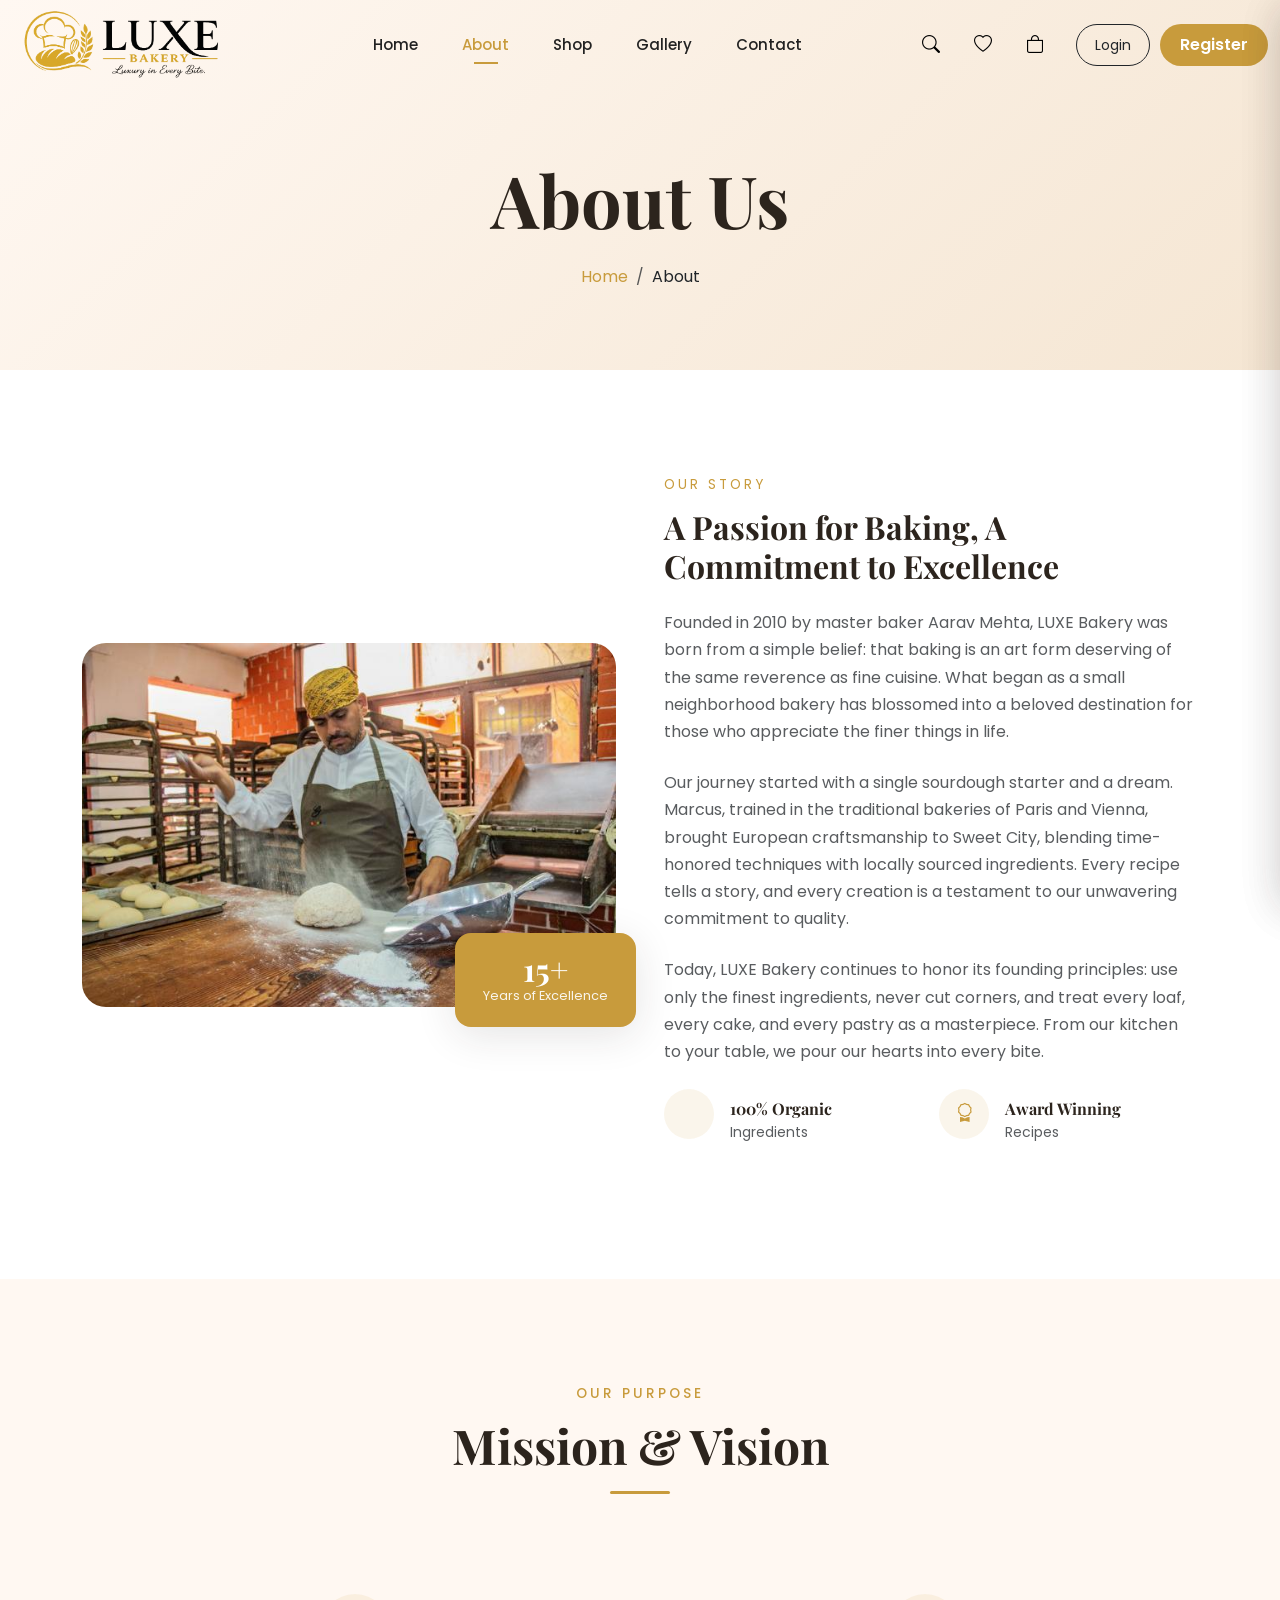
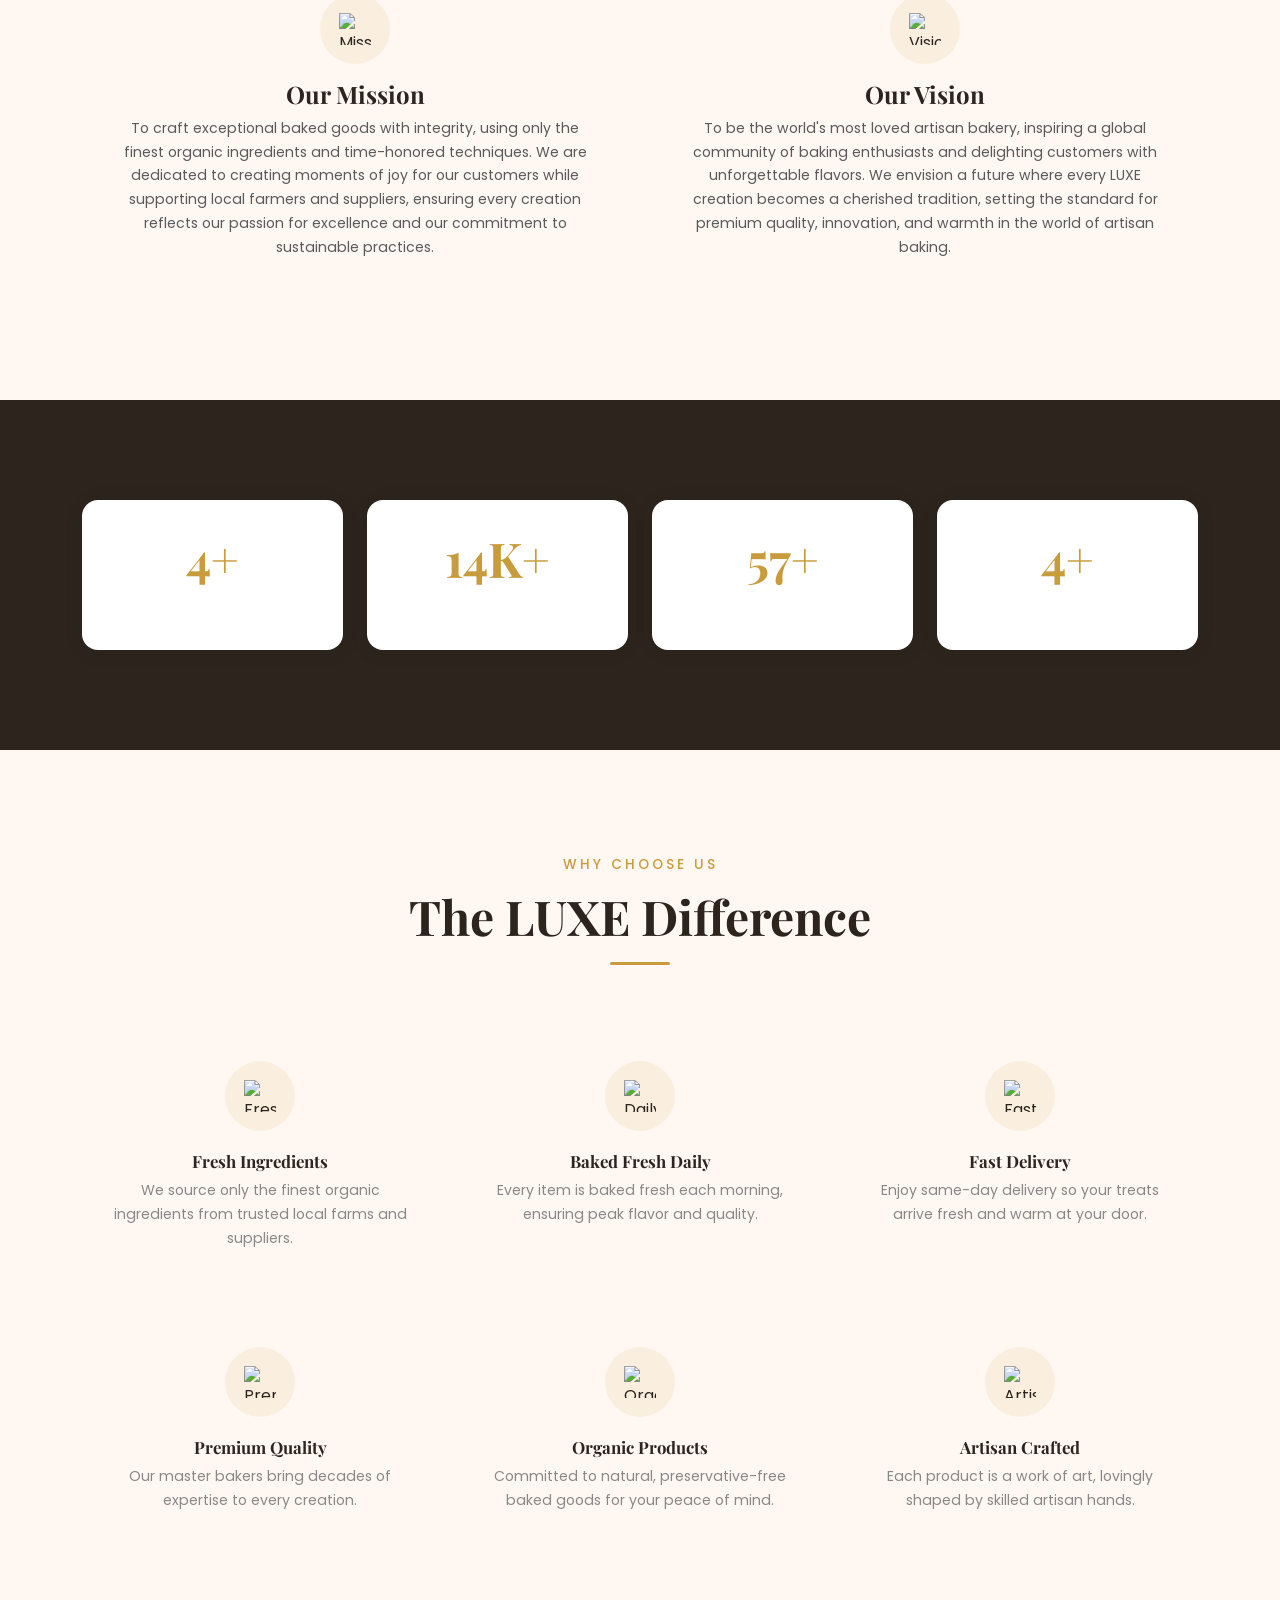
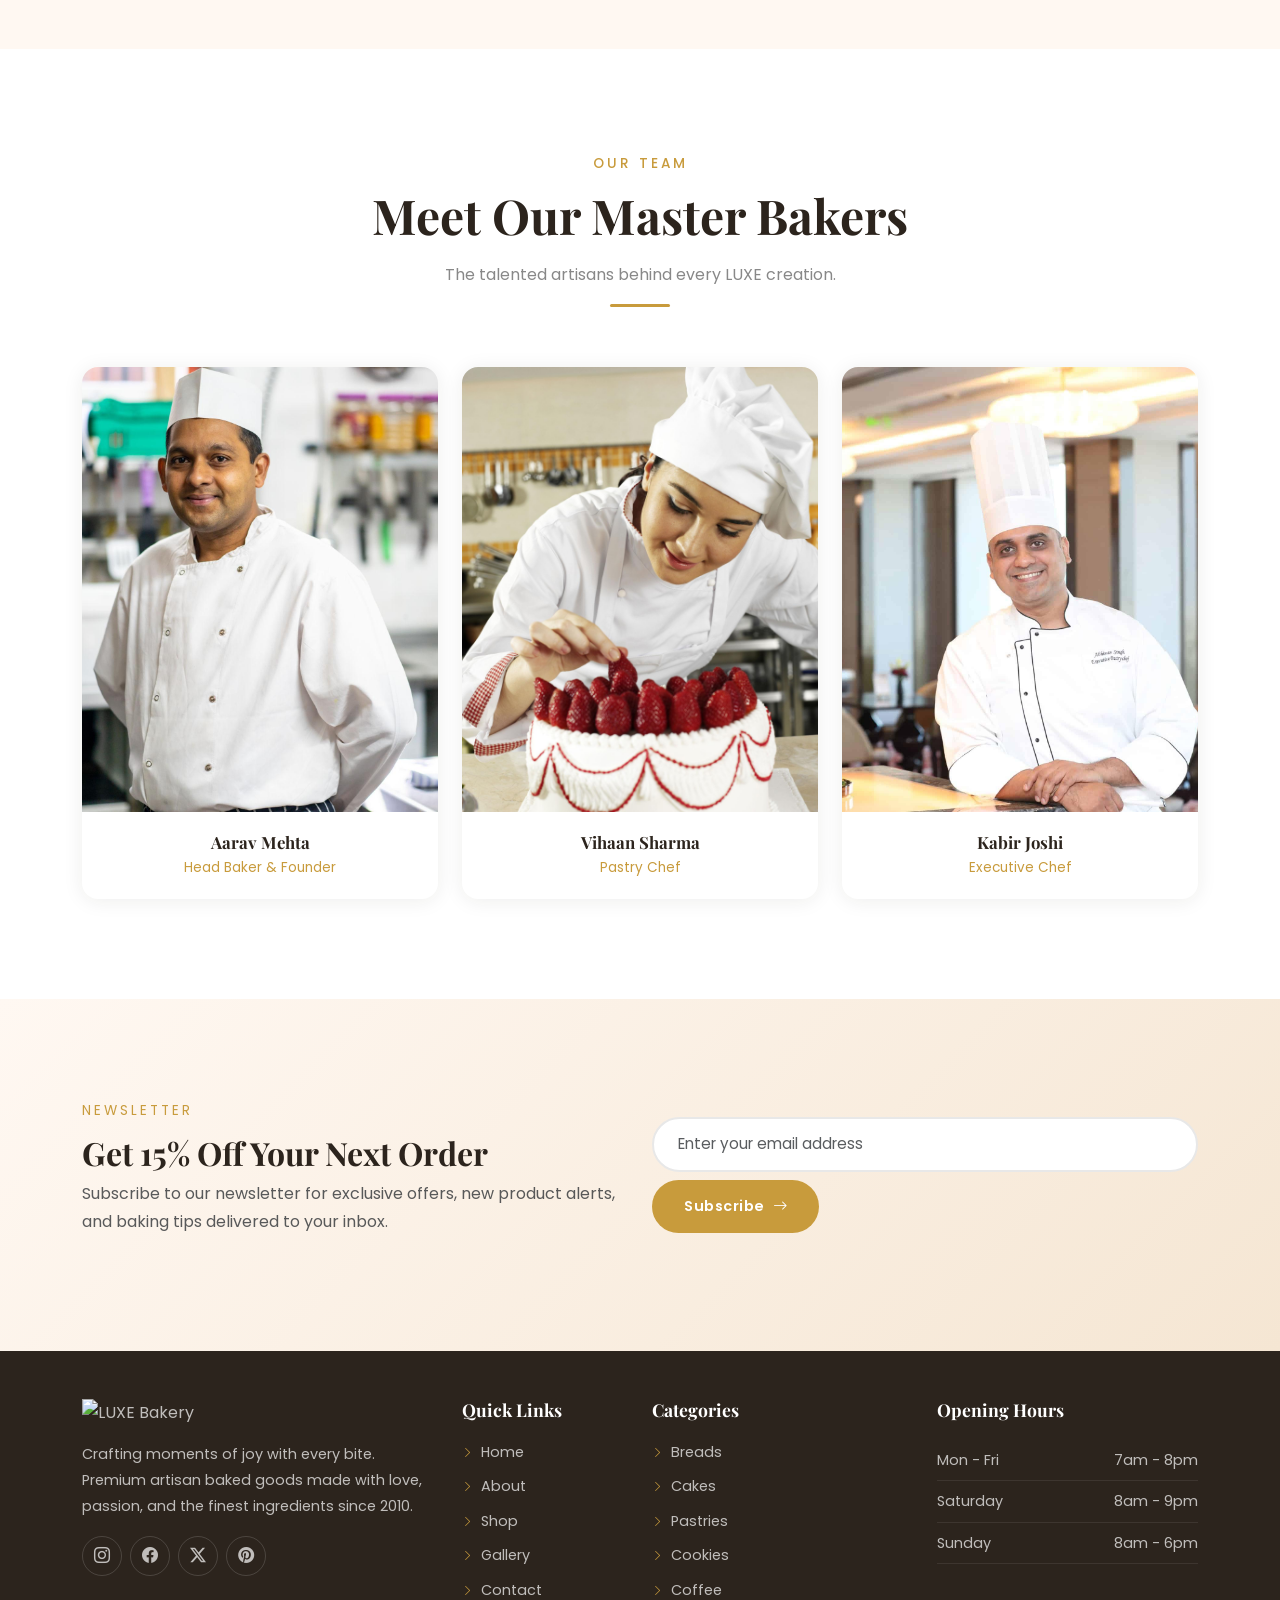
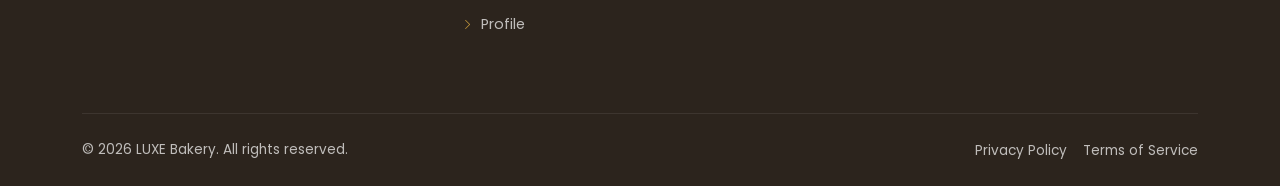
==== about.html @ 3209f24c "Add files via upload" ====
<!DOCTYPE html>
<html lang="en" data-theme="light">

<head>
  <meta charset="UTF-8">
  <meta name="viewport" content="width=device-width, initial-scale=1.0">
  <meta name="description"
    content="Learn about LUXE Bakery - our story, mission, master bakers, and commitment to crafting exceptional artisan baked goods with passion and the finest ingredients.">
  <meta name="keywords"
    content="bakery, artisan bread, cakes, pastries, cookies, coffee, luxury bakery, premium bakery">
  <meta name="author" content="LUXE Bakery">
  <title>About Us | LUXE Bakery</title>
  <link rel="icon" href="images/logo/favicon.svg" type="image/svg+xml">
  <link href="https://cdn.jsdelivr.net/npm/bootstrap@5.3.8/dist/css/bootstrap.min.css" rel="stylesheet">
  <link href="https://cdn.jsdelivr.net/npm/bootstrap-icons@1.13.1/font/bootstrap-icons.css" rel="stylesheet">
  <link
    href="https://fonts.googleapis.com/css2?family=Playfair+Display:ital,wght@0,400;0,500;0,600;0,700;1,400&family=Poppins:wght@300;400;500;600;700&display=swap"
    rel="stylesheet">
  <link href="https://unpkg.com/aos@2.3.1/dist/aos.css" rel="stylesheet">
  <link href="css/style.css" rel="stylesheet">
</head>

<body>

  <!-- Header Component (loaded dynamically) -->
  <div id="site-header"></div>

  <!-- Page Header -->
  <section class="hero-section" style="min-height:auto;padding:160px 0 80px">
    <div class="hero-bg"></div>
    <div class="container">
      <div class="text-center" data-aos="fade-up">
        <h1 class="hero-title">About Us</h1>
        <nav aria-label="breadcrumb">
          <ol class="breadcrumb justify-content-center" style="background:none;padding:0;margin:0">
            <li class="breadcrumb-item"><a href="index.html" style="color:var(--primary)">Home</a></li>
            <li class="breadcrumb-item active text-dark">About</li>
          </ol>
        </nav>
      </div>
    </div>
  </section>

  <!-- Our Story -->
  <section class="section-padding about-section">
    <div class="container">
      <div class="row align-items-center g-5">
        <div class="col-lg-6" data-aos="fade-right">
          <div class="about-img-wrapper">
            <img src="images/hero/about-bg_2.jpg" alt="About LUXE Bakery">
            <div class="about-badge">
              <h3>15+</h3>
              <p>Years of Excellence</p>
            </div>
          </div>
        </div>
        <div class="col-lg-6" data-aos="fade-left">
          <span class="subtitle"
            style="display:inline-block;color:var(--primary);font-size:0.85rem;letter-spacing:3px;text-transform:uppercase;margin-bottom:12px;">Our
            Story</span>
          <h2 class="mb-4">A Passion for Baking, A Commitment to Excellence</h2>
          <p class="text-muted mb-4">Founded in 2010 by master baker Aarav Mehta, LUXE Bakery was born from a simple
            belief: that baking is an art form deserving of the same reverence as fine cuisine. What began as a small
            neighborhood bakery has blossomed into a beloved destination for those who appreciate the finer things in
            life.</p>
          <p class="text-muted mb-4">Our journey started with a single sourdough starter and a dream. Marcus, trained in
            the traditional bakeries of Paris and Vienna, brought European craftsmanship to Sweet City, blending
            time-honored techniques with locally sourced ingredients. Every recipe tells a story, and every creation is
            a testament to our unwavering commitment to quality.</p>
          <p class="text-muted mb-4">Today, LUXE Bakery continues to honor its founding principles: use only the finest
            ingredients, never cut corners, and treat every loaf, every cake, and every pastry as a masterpiece. From
            our kitchen to your table, we pour our hearts into every bite.</p>
          <div class="row g-3 mb-4">
            <div class="col-6">
              <div class="d-flex align-items-center gap-3">
                <div class="contact-icon"><i class="bi bi-leaf"></i></div>
                <div>
                  <h6 class="mb-0">100% Organic</h6><small class="text-muted">Ingredients</small>
                </div>
              </div>
            </div>
            <div class="col-6">
              <div class="d-flex align-items-center gap-3">
                <div class="contact-icon"><i class="bi bi-award"></i></div>
                <div>
                  <h6 class="mb-0">Award Winning</h6><small class="text-muted">Recipes</small>
                </div>
              </div>
            </div>
          </div>
        </div>
      </div>
    </div>
  </section>

  <!-- Mission & Vision -->
  <section class="section-padding" style="background:var(--cream)">
    <div class="container">
      <div class="section-title" data-aos="fade-up">
        <span class="subtitle">Our Purpose</span>
        <h2>Mission & Vision</h2>
        <div class="gold-line"></div>
      </div>
      <div class="row g-4">
        <div class="col-md-6" data-aos="fade-up" data-aos-delay="0">
          <div class="why-card text-center" style="text-align:left;padding:40px">
            <div class="why-icon mb-3"><img src="images/icons/premium-quality.svg" alt="Mission"></div>
            <h4>Our Mission</h4>
            <p class="text-muted mb-0 ">To craft exceptional baked goods with integrity, using only the finest organic
              ingredients and time-honored techniques. We are dedicated to creating moments of joy for our customers
              while supporting local farmers and suppliers, ensuring every creation reflects our passion for excellence
              and our commitment to sustainable practices.</p>
          </div>
        </div>
        <div class="col-md-6" data-aos="fade-up" data-aos-delay="100">
          <div class="why-card text-center" style="text-align:left;padding:40px">
            <div class="why-icon mb-3"><img src="images/icons/croissant-icon.svg" alt="Vision"></div>
            <h4>Our Vision</h4>
            <p class="text-muted mb-0">To be the world's most loved artisan bakery, inspiring a global community of
              baking enthusiasts and delighting customers with unforgettable flavors. We envision a future where every
              LUXE creation becomes a cherished tradition, setting the standard for premium quality, innovation, and
              warmth in the world of artisan baking.</p>
          </div>
        </div>
      </div>
    </div>
  </section>

  <!-- Statistics Counter -->
  <section class="section-padding" style="background:var(--dark)">
    <div class="container">
      <div class="row g-4 text-center">
        <div class="col-6 col-lg-3" data-aos="fade-up" data-aos-delay="0">
          <div class="counter-box" style="padding:30px 20px">
            <h2 class="mb-0" style="color:var(--primary);font-size:3rem;font-family:var(--font-heading)"><span
                data-count="15">0</span>+</h2>
            <p class="text-white-50 mb-0 mt-2">Years of Excellence</p>
          </div>
        </div>
        <div class="col-6 col-lg-3" data-aos="fade-up" data-aos-delay="100">
          <div class="counter-box" style="padding:30px 20px">
            <h2 class="mb-0" style="color:var(--primary);font-size:3rem;font-family:var(--font-heading)"><span
                data-count="50">0</span>K+</h2>
            <p class="text-white-50 mb-0 mt-2">Happy Customers</p>
          </div>
        </div>
        <div class="col-6 col-lg-3" data-aos="fade-up" data-aos-delay="200">
          <div class="counter-box" style="padding:30px 20px">
            <h2 class="mb-0" style="color:var(--primary);font-size:3rem;font-family:var(--font-heading)"><span
                data-count="200">0</span>+</h2>
            <p class="text-white-50 mb-0 mt-2">Unique Recipes</p>
          </div>
        </div>
        <div class="col-6 col-lg-3" data-aos="fade-up" data-aos-delay="300">
          <div class="counter-box" style="padding:30px 20px">
            <h2 class="mb-0" style="color:var(--primary);font-size:3rem;font-family:var(--font-heading)"><span
                data-count="15">0</span>+</h2>
            <p class="text-white-50 mb-0 mt-2">Awards Won</p>
          </div>
        </div>
      </div>
    </div>
  </section>

  <!-- Why Choose Us -->
  <section class="section-padding" style="background:var(--cream)">
    <div class="container">
      <div class="section-title" data-aos="fade-up">
        <span class="subtitle">Why Choose Us</span>
        <h2>The LUXE Difference</h2>
        <div class="gold-line"></div>
      </div>
      <div class="row g-4">
        <div class="col-sm-6 col-lg-4" data-aos="fade-up" data-aos-delay="0">
          <div class="why-card">
            <div class="why-icon"><img src="images/icons/fresh-ingredients.svg" alt="Fresh Ingredients"></div>
            <h5>Fresh Ingredients</h5>
            <p>We source only the finest organic ingredients from trusted local farms and suppliers.</p>
          </div>
        </div>
        <div class="col-sm-6 col-lg-4" data-aos="fade-up" data-aos-delay="100">
          <div class="why-card">
            <div class="why-icon"><img src="images/icons/daily-baking.svg" alt="Daily Baking"></div>
            <h5>Baked Fresh Daily</h5>
            <p>Every item is baked fresh each morning, ensuring peak flavor and quality.</p>
          </div>
        </div>
        <div class="col-sm-6 col-lg-4" data-aos="fade-up" data-aos-delay="200">
          <div class="why-card">
            <div class="why-icon"><img src="images/icons/fast-delivery.svg" alt="Fast Delivery"></div>
            <h5>Fast Delivery</h5>
            <p>Enjoy same-day delivery so your treats arrive fresh and warm at your door.</p>
          </div>
        </div>
        <div class="col-sm-6 col-lg-4" data-aos="fade-up" data-aos-delay="300">
          <div class="why-card">
            <div class="why-icon"><img src="images/icons/premium-quality.svg" alt="Premium Quality"></div>
            <h5>Premium Quality</h5>
            <p>Our master bakers bring decades of expertise to every creation.</p>
          </div>
        </div>
        <div class="col-sm-6 col-lg-4" data-aos="fade-up" data-aos-delay="400">
          <div class="why-card">
            <div class="why-icon"><img src="images/icons/organic.svg" alt="Organic Products"></div>
            <h5>Organic Products</h5>
            <p>Committed to natural, preservative-free baked goods for your peace of mind.</p>
          </div>
        </div>
        <div class="col-sm-6 col-lg-4" data-aos="fade-up" data-aos-delay="500">
          <div class="why-card">
            <div class="why-icon"><img src="images/icons/croissant-icon.svg" alt="Artisan Craft"></div>
            <h5>Artisan Crafted</h5>
            <p>Each product is a work of art, lovingly shaped by skilled artisan hands.</p>
          </div>
        </div>
      </div>
    </div>
  </section>

  <!-- Our Team -->
  <section class="section-padding" style="background:var(--white)">
    <div class="container">
      <div class="section-title" data-aos="fade-up">
        <span class="subtitle">Our Team</span>
        <h2>Meet Our Master Bakers</h2>
        <p>The talented artisans behind every LUXE creation.</p>
        <div class="gold-line"></div>
      </div>
      <div class="row g-4">
        <div class="col-md-4" data-aos="fade-up" data-aos-delay="0">
          <div class="team-card">
            <div class="team-img-wrapper">
              <img src="images/chefs/Chef-1.jpg" alt="Aarav Mehta" loading="lazy">
              <div class="team-social">
                <a href="#"><i class="bi bi-instagram"></i></a>
                <a href="#"><i class="bi bi-twitter-x"></i></a>
                <a href="#"><i class="bi bi-linkedin"></i></a>
              </div>
            </div>
            <div class="team-info">
              <h5>Aarav Mehta</h5>
              <p>Head Baker & Founder</p>
            </div>
          </div>
        </div>
        <div class="col-md-4" data-aos="fade-up" data-aos-delay="100">
          <div class="team-card">
            <div class="team-img-wrapper">
              <img src="images/chefs/Chef-2.jpg" alt="Vihaan Sharma" loading="lazy">
              <div class="team-social">
                <a href="#"><i class="bi bi-instagram"></i></a>
                <a href="#"><i class="bi bi-twitter-x"></i></a>
                <a href="#"><i class="bi bi-linkedin"></i></a>
              </div>
            </div>
            <div class="team-info">
              <h5>Vihaan Sharma</h5>
              <p>Pastry Chef</p>
            </div>
          </div>
        </div>
        <div class="col-md-4" data-aos="fade-up" data-aos-delay="200">
          <div class="team-card">
            <div class="team-img-wrapper">
              <img src="images/chefs/Chef-3.jpg" alt="Kabir Joshi" loading="lazy">
              <div class="team-social">
                <a href="#"><i class="bi bi-instagram"></i></a>
                <a href="#"><i class="bi bi-twitter-x"></i></a>
                <a href="#"><i class="bi bi-linkedin"></i></a>
              </div>
            </div>
            <div class="team-info">
              <h5>Kabir Joshi</h5>
              <p>Executive Chef</p>
            </div>
          </div>
        </div>
      </div>
    </div>
  </section>

  <!-- Newsletter -->
  <section class="section-padding newsletter-section">
    <div class="container">
      <div class="row align-items-center g-4" data-aos="fade-up">
        <div class="col-lg-6">
          <span class="subtitle"
            style="display:block;color:var(--primary);font-size:0.85rem;letter-spacing:3px;text-transform:uppercase;margin-bottom:12px;">Newsletter</span>
          <h2>Get 15% Off Your Next Order</h2>
          <p class="text-muted">Subscribe to our newsletter for exclusive offers, new product alerts, and baking tips
            delivered to your inbox.</p>
        </div>
        <div class="col-lg-6">
          <form class="newsletter-form d-flex gap-2 flex-wrap">
            <input type="email" class="form-control" placeholder="Enter your email address" required>
            <button type="submit" class="btn-luxe">Subscribe <i class="bi bi-arrow-right"></i></button>
          </form>
        </div>
      </div>
    </div>
  </section>

  <!-- Footer Component (loaded dynamically) -->
  <div id="site-footer"></div>

  <!-- Scripts -->
  <script src="https://cdn.jsdelivr.net/npm/bootstrap@5.3.8/dist/js/bootstrap.bundle.min.js"></script>
  <script src="https://unpkg.com/aos@2.3.1/dist/aos.js"></script>
  <script src="js/script.js"></script>
</body>

</html>
---- css/style.css ----
/* ============================================
   LUXE Bakery - Premium Bakery Website
   style.css - Single Stylesheet
   ============================================ */

/* ---------- CSS Variables ---------- */
:root {
  --primary: #C89B3C;
  --primary-light: #D4A843;
  --primary-dark: #B8860B;
  --secondary: #8B5E3C;
  --cream: #FFF8F2;
  --white: #FFFFFF;
  --dark: #2C241D;
  --gray: #F8F8F8;
  --light-gray: #E8E8E8;
  --text-muted: #888888;
  --shadow: 0 2px 20px rgba(44, 36, 29, 0.08);
  --shadow-lg: 0 8px 40px rgba(44, 36, 29, 0.12);
  --shadow-hover: 0 12px 40px rgba(44, 36, 29, 0.18);
  --radius: 16px;
  --radius-sm: 10px;
  --radius-lg: 24px;
  --transition: all 0.3s cubic-bezier(0.4, 0, 0.2, 1);
  --font-heading: 'Playfair Display', Georgia, serif;
  --font-body: 'Poppins', sans-serif;
}

/* ---------- Dark Theme ---------- */
[data-theme="dark"] {
  --cream: #1A1512;
  --white: #2C241D;
  --gray: #231E18;
  --light-gray: #3A3028;
  --dark: #FFF8F2;
  --text-muted: #A89888;
  --shadow: 0 2px 20px rgba(0, 0, 0, 0.2);
  --shadow-lg: 0 8px 40px rgba(0, 0, 0, 0.3);
  --shadow-hover: 0 12px 40px rgba(0, 0, 0, 0.4);
}

[data-theme="dark"] .navbar { background: transparent !important; }
[data-theme="dark"] .navbar.scrolled {
  background: rgba(26, 21, 18, 0.92) !important;
  box-shadow: 0 1px 0 rgba(255, 255, 255, 0.04), 0 4px 20px rgba(0, 0, 0, 0.3);
}
[data-theme="dark"] .navbar .nav-link { color: var(--cream) !important; }
[data-theme="dark"] .navbar .nav-link:hover { color: var(--primary) !important; background: rgba(200, 155, 60, 0.1); }
[data-theme="dark"] .navbar .nav-icon-btn { color: var(--cream); }
[data-theme="dark"] .navbar .nav-icon-btn:hover { background: rgba(200, 155, 60, 0.15); color: var(--primary); }
[data-theme="dark"] .navbar .nav-counter { border-color: #1A1512; }
[data-theme="dark"] .navbar.scrolled .nav-counter { border-color: rgba(26, 21, 18, 0.92); }
[data-theme="dark"] .navbar .navbar-toggler { color: var(--cream); }
[data-theme="dark"] .navbar .navbar-toggler:hover { background: rgba(200, 155, 60, 0.15); }
[data-theme="dark"] .auth-link { color: var(--cream); }
[data-theme="dark"] .auth-link:hover { color: var(--primary); background: rgba(200, 155, 60, 0.1); }
[data-theme="dark"] .hero-section { background-color: #1A1512; }
[data-theme="dark"] .section-title h2,
[data-theme="dark"] h2, [data-theme="dark"] h3 { color: var(--dark); }
[data-theme="dark"] .card { background: var(--white); border-color: var(--light-gray); }
[data-theme="dark"] .modal-content { background: var(--white); color: var(--dark); }
[data-theme="dark"] .offcanvas { background: var(--white); color: var(--dark); }
[data-theme="dark"] .footer { background: #1A1512 !important; }
[data-theme="dark"] .newsletter-section { background: #2C241D !important; }
[data-theme="dark"] .why-choose-section { background: var(--white); }
[data-theme="dark"] .faq-section { background: var(--gray); }
[data-theme="dark"] .accordion-item { background: var(--white); border-color: var(--light-gray); }
[data-theme="dark"] .accordion-button { background: var(--white); color: var(--dark); }
[data-theme="dark"] .accordion-button:not(.collapsed) { background: rgba(200, 155, 60, 0.1); color: var(--primary); }
[data-theme="dark"] .accordion-body { background: var(--white); color: var(--dark); }
[data-theme="dark"] .form-control, [data-theme="dark"] .form-select { background: var(--white); color: var(--dark); border-color: var(--light-gray); }
[data-theme="dark"] .testimonial-card { background: var(--white); }
[data-theme="dark"] .counter-box { background: var(--white); }
[data-theme="dark"] .cart-table th { background: var(--gray); }
[data-theme="dark"] .badge.bg-dark { background: var(--primary) !important; }

/* Dark mode — additional coverage */
[data-theme="dark"] h1, [data-theme="dark"] h4, [data-theme="dark"] h5, [data-theme="dark"] h6 { color: var(--dark); }
[data-theme="dark"] .product-card { background: var(--white); border-color: var(--light-gray); }
[data-theme="dark"] .product-card:hover { border-color: rgba(200, 155, 60, 0.3); }
[data-theme="dark"] .category-card { background: var(--white); border-color: var(--light-gray); }
[data-theme="dark"] .team-card { background: var(--white); border-color: var(--light-gray); }
[data-theme="dark"] .testimonial-card { background: var(--white); border-color: var(--light-gray); }
[data-theme="dark"] .counter-box { background: var(--white); border-color: var(--light-gray); }
[data-theme="dark"] .why-card { background: var(--white); }
[data-theme="dark"] .contact-info-card { background: var(--white); }
[data-theme="dark"] .filter-sidebar { background: var(--white); border-color: var(--light-gray); }
[data-theme="dark"] .wishlist-card { background: var(--white); }
[data-theme="dark"] .cart-drawer { background: var(--white); color: var(--dark); }
[data-theme="dark"] .wishlist-drawer { background: var(--white); color: var(--dark); }
[data-theme="dark"] .drawer-header { border-color: var(--light-gray); color: var(--dark); }
[data-theme="dark"] .drawer-header button { color: var(--dark); }
[data-theme="dark"] .drawer-item { border-color: var(--gray); }
[data-theme="dark"] .drawer-summary { border-color: var(--light-gray); }
[data-theme="dark"] .drawer-footer-btns { border-color: var(--light-gray); }
[data-theme="dark"] .auth-section { color: var(--dark); }
[data-theme="dark"] .auth-dropdown-menu { background: var(--white); border: 1px solid var(--light-gray); }
[data-theme="dark"] .auth-dropdown-item { color: var(--dark); }
[data-theme="dark"] .auth-dropdown-item:hover { background: var(--gray); }
[data-theme="dark"] .auth-dropdown-header { border-color: var(--light-gray); }
[data-theme="dark"] .profile-sidebar { background: var(--white); border-color: var(--light-gray); }
[data-theme="dark"] .profile-content { background: var(--white); }
[data-theme="dark"] .order-card { background: var(--white); border-color: var(--light-gray); }
[data-theme="dark"] .checkout-item { border-color: var(--gray); }
[data-theme="dark"] .checkout-totals { background: var(--white); }
[data-theme="dark"] .checkout-sidebar { background: var(--white); }
[data-theme="dark"] .luxe-toast { background: var(--white); color: var(--dark); }
[data-theme="dark"] .hero-section { background-color: #1A1512; }
[data-theme="dark"] .page-header { background-color: #1A1512; }
[data-theme="dark"] .scroll-top { box-shadow: 0 4px 15px rgba(0, 0, 0, 0.5); }
[data-theme="dark"] .scroll-top:hover { background: var(--primary-dark); }
[data-theme="dark"] .quantity-input { border-color: var(--light-gray); }
[data-theme="dark"] .quantity-input button { color: var(--dark); }
[data-theme="dark"] .quantity-input button:hover { background: var(--gray); }
[data-theme="dark"] .product-detail-info h1 { color: var(--dark); }
[data-theme="dark"] .hero-section .hero-title { color: var(--dark); }
[data-theme="dark"] .hero-section .hero-desc { color: var(--text-muted); }
[data-theme="dark"] .banner-overlay { background: linear-gradient(135deg, rgba(26, 21, 18, 0.9), rgba(26, 21, 18, 0.7)); }
[data-theme="dark"] .gallery-card { background: var(--gray); }
[data-theme="dark"] .gallery-card .gallery-overlay { background: linear-gradient(to top, rgba(0,0,0,0.9) 0%, rgba(0,0,0,0.3) 50%, transparent 100%); }
[data-theme="dark"] .mobile-btn { background: var(--gray); color: var(--dark); }
[data-theme="dark"] .offcanvas .btn-dark { background: var(--primary); border-color: var(--primary); color: var(--white); }
[data-theme="dark"] .success-page { background: var(--cream); }
[data-theme="dark"] .success-page h2 { color: var(--dark); }
[data-theme="dark"] .error-page { background: var(--cream); }
[data-theme="dark"] .error-page h1 { color: var(--primary); }
[data-theme="dark"] .error-page p { color: var(--text-muted); }
[data-theme="dark"] .auth-card { background: var(--white); }
[data-theme="dark"] .auth-card-header h2 { color: var(--dark); }
[data-theme="dark"] .empty-state h3 { color: var(--dark); }
[data-theme="dark"] .empty-state p { color: var(--text-muted); }
[data-theme="dark"] .empty-state i { color: var(--light-gray); }

/* ---------- Base Styles ---------- */
* { margin: 0; padding: 0; box-sizing: border-box; }
html { scroll-behavior: smooth; scroll-padding-top: 80px; overflow-x: hidden; }
body {
  font-family: var(--font-body);
  color: var(--dark);
  background-color: var(--cream);
  line-height: 1.7;
  overflow-x: hidden;
  -webkit-font-smoothing: antialiased;
}
img { max-width: 100%; height: auto; }
a { text-decoration: none; color: inherit; transition: var(--transition); }
h1, h2, h3, h4, h5, h6 { font-family: var(--font-heading); font-weight: 700; line-height: 1.2; }
::selection { background: var(--primary); color: var(--white); }
::-webkit-scrollbar { width: 8px; }
::-webkit-scrollbar-track { background: var(--cream); }
::-webkit-scrollbar-thumb { background: var(--primary); border-radius: 4px; }

/* ---------- Loader ---------- */
.loader-wrapper {
  position: fixed; inset: 0; z-index: 99999;
  background: var(--cream); display: flex; align-items: center; justify-content: center;
  transition: opacity 0.5s ease, visibility 0.5s ease;
}
.loader-wrapper.loaded { opacity: 0; visibility: hidden; pointer-events: none; }
.loader-icon { animation: spin 1.5s linear infinite; }
@keyframes spin { 100% { transform: rotate(360deg); } }

/*=====================================
        LUXE NAVBAR
======================================*/

.luxe-navbar{
    height:90px;
    transition:.35s ease;
    background:transparent;
}

.luxe-navbar.scrolled{
    height:75px;
    background:rgba(255,255,255,.88);
    backdrop-filter:blur(20px);
    -webkit-backdrop-filter:blur(20px);
    box-shadow:0 5px 30px rgba(0,0,0,.06);
}

[data-theme="dark"] .luxe-navbar.scrolled{

background:rgba(23,23,23,.92);

}

/*=====================================
LOGO
======================================*/

.navbar-brand{
display:flex;
align-items:center;
}

.navbar-brand img{
height:80px;
width:auto;
display:block;
transition:.35s;
}

.luxe-navbar.scrolled .navbar-brand img{
height:60px;
}

/*=====================================
CENTER MENU
======================================*/

.luxe-menu{
display:flex;
align-items:center;
gap:8px;
}

.luxe-menu .nav-link{
position:relative;
font-size:15px;
font-weight:500;
padding:10px 18px !important;
color:#222;
border-radius:10px;
transition:.3s;
}

[data-theme="dark"] .luxe-menu .nav-link{
color:#fff;
}

.luxe-menu .nav-link:hover{
color:#c89b3c;
background:#fff8f2;
}

.luxe-menu .nav-link.active{
color:#c89b3c;
}

.luxe-menu .nav-link::after{
content:"";
position:absolute;
left:50%;
bottom:4px;
width:0;
height:2px;
background:#c89b3c;
transform:translateX(-50%);
transition:.3s;
}

.luxe-menu .nav-link:hover::after{
width:24px;
}

.luxe-menu .nav-link.active::after{
width:24px;
}

/*=====================================
RIGHT SIDE
======================================*/

.luxe-actions{
display:flex;
align-items:center;
gap:10px;
}

.action-btn{
width:42px;
height:42px;
border:none;
outline:none;
background:transparent;
border-radius:50%;
display:flex;
align-items:center;
justify-content:center;
transition:.3s;
position:relative;
}

.action-btn i{
font-size:18px;
}

.action-btn:hover{
background:#fff8f2;
color:#c89b3c;
transform:translateY(-2px);
}

.badge-count{
position:absolute;
top:2px;
right:2px;
width:18px;
height:18px;
border-radius:50%;
background:#c89b3c;
color:#fff;
font-size:11px;
display:flex;
align-items:center;
justify-content:center;
font-weight:600;
}

/*=====================================
BUTTONS
======================================*/

.login-btn{
height:42px;
padding:0 18px;
border-radius:50px;
font-size:14px;
display:flex;
align-items:center;
}

.register-btn{
height:42px;
padding:0 20px;
border-radius:50px;
background:#c89b3c;
border:none;
color:#fff;
font-weight:600;
display:flex;
align-items:center;
justify-content:center;
transition:.3s;
}

.register-btn:hover{
background:#b98d34;
color:#fff;
transform:translateY(-2px);
box-shadow:0 10px 25px rgba(200,155,60,.3);
}

/*=====================================
TOGGLER
======================================*/

.navbar-toggler{
display:none;
font-size:30px;
padding:0;
}

.navbar-toggler:focus{
box-shadow:none;
}

/* ==========================================================
            RESPONSIVE NAVBAR
========================================================== */

/* Laptop */
@media (max-width:1199.98px){
.luxe-menu{
gap:4px;
}

.luxe-menu .nav-link{
padding:10px 12px!important;
font-size:14px;
}
.login-btn{
display:none;
}
.register-btn{
display:none;
}
}

/* Tablet */
@media(max-width:991.98px){
.luxe-navbar{
height:78px;
}
.luxe-navbar.scrolled{
height:72px;
}
.navbar-brand img{
height:50px;
}
.luxe-menu{
display:none;
}
.navbar-collapse{
display:none!important;
}
.navbar-toggler{
display:flex;
align-items:center;
justify-content:center;
width:42px;
height:42px;
border-radius:50%;
transition:.3s;
}
.navbar-toggler:hover{
background:#fff8f2;
}
.luxe-actions{
gap:5px;
}
.action-btn{
width:38px;
height:38px;
}
.login-btn{
display:none;
}
.register-btn{
display:none;
}
}
/* Mobile */
@media(max-width:767.98px){
.luxe-navbar{
height:70px;
}
.luxe-navbar.scrolled{
height:66px;
}
.navbar-brand img{
height:42px;
}
.luxe-actions{
gap:2px;
}
.action-btn{
width:34px;
height:34px;
}
.action-btn i{
font-size:15px;
}
.badge-count{
width:16px;
height:16px;
font-size:10px;
}
}
/* Small Mobile */
@media(max-width:420px){
.container-xxl{
padding-left:14px;
padding-right:14px;
}
.navbar-brand{
max-width:150px;
}
.navbar-brand img{
height:38px;
}
.action-btn{
width:32px;
height:32px;
}
.action-btn i{
font-size:14px;
}
.navbar-toggler{
width:34px;
height:34px;
font-size:24px;
}
}
/* ==========================================================
            OFFCANVAS
========================================================== */

.luxe-sidebar{
width:320px;
background:#fff;
border:none;
box-shadow:-10px 0 40px rgba(0,0,0,.08);
}
[data-theme="dark"] .luxe-sidebar{
background:#181818;
color:#fff;
}
.offcanvas-header{
padding:22px;
border-bottom:1px solid rgba(0,0,0,.08);
}

[data-theme="dark"] .offcanvas-header{
border-color:rgba(255,255,255,.08);
}

.sidebar-logo{
height:48px;
}

.offcanvas-body{
padding:22px;
display:flex;
flex-direction:column;
}

.sidebar-menu{
padding:0;
margin:0;
list-style:none;
display:flex;
flex-direction:column;
gap:8px;
}

.sidebar-menu li a{
display:flex;
align-items:center;
gap:14px;
height:48px;
padding:0 16px;
border-radius:12px;
font-size:15px;
font-weight:500;
text-decoration:none;
color:#222;
transition:.3s;
}

[data-theme="dark"] .sidebar-menu li a{
color:#fff;
}

.sidebar-menu li a:hover{
background:#fff8f2;
color:#c89b3c;
transform:translateX(6px);
}

.sidebar-menu li a i{
font-size:18px;
width:22px;
text-align:center;
}
/* ==========================================================
        MOBILE BUTTONS
========================================================== */

.mobile-icons{
display:flex;
flex-direction:column;
gap:10px;
margin-top:15px;
}

.mobile-btn{
width:100%;
height:48px;
border:none;
background:#f8f8f8;
border-radius:12px;
display:flex;
align-items:center;
gap:15px;
padding:0 16px;
transition:.3s;
font-weight:500;
}

[data-theme="dark"] .mobile-btn{
background:#242424;
color:#fff;
}

.mobile-btn:hover{
background:#c89b3c;
color:#fff;
}

.mobile-btn i{
font-size:18px;
}

.offcanvas .register-btn{
margin-top:15px;
}

.offcanvas .login-btn{
display:flex!important;
justify-content:center;
margin-bottom:12px;
}
/* Theme Toggle */
.theme-toggle .bi-sun-fill,
.theme-toggle .bi-moon-fill {
    transition: var(--transition);
}

[data-theme="dark"] .theme-toggle .bi-sun-fill {
    display: inline;
}

[data-theme="dark"] .theme-toggle .bi-moon-fill {
    display: none;
}

[data-theme="light"] .theme-toggle .bi-sun-fill,
:not([data-theme]) .theme-toggle .bi-sun-fill {
    display: none;
}

:not([data-theme]) .theme-toggle .bi-moon-fill {
    display: inline;
}

/* ---------- Hero ---------- */
.hero-section {
  min-height: 100vh; display: flex; align-items: center;
  background: linear-gradient(135deg, var(--cream) 0%, #F5E6D3 100%);
  position: relative; overflow: hidden;
}
.hero-bg {
  position: absolute; inset: 0; z-index: 0;
}
.hero-bg img { width: 100%; height: 100%; object-fit: cover; opacity: 0.3; }
.hero-content { position: relative; z-index: 2; }
.hero-subtitle {
  display: inline-block; font-size: 0.85rem; font-weight: 500;
  color: var(--primary); letter-spacing: 4px; text-transform: uppercase;
  margin-bottom: 1rem;
}
.hero-title {
  font-size: clamp(2.5rem, 6vw, 4.5rem); font-weight: 700;
  color: var(--dark); margin-bottom: 1.5rem; line-height: 1.1;
}
.hero-title span { color: var(--primary); }
.hero-desc {
  font-size: 1.05rem; color: var(--text-muted); max-width: 520px;
  margin-bottom: 2rem; line-height: 1.8;
}
.hero-img-wrapper {
  position: relative; display: flex; justify-content: center; align-items: center;
}
.hero-img-wrapper img { width: 100%; max-width: 500px; border-radius: var(--radius-lg); }
.hero-floating {
  position: absolute; background: var(--white); border-radius: var(--radius);
  padding: 16px 20px; box-shadow: var(--shadow-lg); display: flex;
  align-items: center; gap: 12px; animation: float 3s ease-in-out infinite;
}
.hero-floating-1 { top: 10%; right: -5%; animation-delay: 0s; }
.hero-floating-2 { bottom: 15%; left: -3%; animation-delay: 1.5s; }
.hero-floating img { width: 40px; height: 40px; }
.hero-floating h6 { font-size: 0.85rem; margin: 0; font-family: var(--font-body); font-weight: 600; }
.hero-floating p { font-size: 0.75rem; margin: 0; color: var(--text-muted); }
@keyframes float {
  0%, 100% { transform: translateY(0); }
  50% { transform: translateY(-12px); }
}
.scroll-indicator {
  position: absolute; bottom: 30px; left: 50%; transform: translateX(-50%);
  z-index: 2; animation: bounce 2s infinite;
}
@keyframes bounce {
  0%, 20%, 50%, 80%, 100% { transform: translateX(-50%) translateY(0); }
  40% { transform: translateX(-50%) translateY(-10px); }
  60% { transform: translateX(-50%) translateY(-5px); }
}

/* ---------- Section Styles ---------- */
.section-padding { padding: 100px 0; }
.section-padding-sm { padding: 60px 0; }
.section-title { text-align: center; margin-bottom: 60px; }
.section-title .subtitle {
  display: inline-block; font-size: 0.85rem; font-weight: 500;
  color: var(--primary); letter-spacing: 3px; text-transform: uppercase;
  margin-bottom: 12px;
}
.section-title h2 {
  font-size: clamp(2rem, 4vw, 3rem); margin-bottom: 16px;
}
.section-title p { color: var(--text-muted); max-width: 560px; margin: 0 auto; }
.gold-line {
  width: 60px; height: 3px; background: var(--primary); margin: 16px auto 0;
  border-radius: 2px;
}

/* ---------- Buttons ---------- */
.btn-luxe {
  background: var(--primary); color: var(--white); border: none;
  padding: 14px 36px; border-radius: 50px; font-weight: 600;
  font-size: 0.9rem; letter-spacing: 0.5px; transition: var(--transition);
  display: inline-flex; align-items: center; gap: 8px;
}
.btn-luxe:hover {
  background: var(--primary-dark); color: var(--white);
  transform: translateY(-2px); box-shadow: 0 8px 25px rgba(200, 155, 60, 0.35);
}
.btn-outline-luxe {
  background: transparent; color: var(--primary); border: 2px solid var(--primary);
  padding: 12px 34px; border-radius: 50px; font-weight: 600;
  font-size: 0.9rem; letter-spacing: 0.5px; transition: var(--transition);
  display: inline-flex; align-items: center; gap: 8px;
}
.btn-outline-luxe:hover {
  background: var(--primary); color: var(--white); transform: translateY(-2px);
}
.btn-white {
  background: var(--white); color: var(--primary); border: none;
  padding: 14px 36px; border-radius: 50px; font-weight: 600;
  font-size: 0.9rem; transition: var(--transition);
  display: inline-flex; align-items: center; gap: 8px;
}
.btn-white:hover {
  background: var(--cream); color: var(--primary-dark);
  transform: translateY(-2px); box-shadow: 0 8px 25px rgba(255, 255, 255, 0.2);
}

/* ---------- Category Cards ---------- */
.category-card {
  background: var(--white); border-radius: var(--radius); padding: 30px 20px;
  text-align: center; box-shadow: var(--shadow); transition: var(--transition);
  border: 1px solid transparent; cursor: pointer;
}
.category-card:hover {
  transform: translateY(-8px); box-shadow: var(--shadow-hover);
  border-color: var(--primary);
}
.category-card img {
  width: 80px; height: 80px; object-fit: contain; margin-bottom: 16px;
  transition: var(--transition);
}
.category-card:hover img { transform: scale(1.1); }
.category-card h6 {
  font-family: var(--font-body); font-weight: 600; font-size: 1rem;
  margin-bottom: 4px;
}
.category-card p { font-size: 0.8rem; color: var(--text-muted); margin: 0; }

/* ---------- Product Cards ---------- */
.product-card {
  background: var(--white); border-radius: var(--radius); overflow: hidden;
  box-shadow: var(--shadow); transition: var(--transition);
  border: 1px solid transparent; position: relative;
}
.product-card:hover {
  transform: translateY(-8px); box-shadow: var(--shadow-hover);
  border-color: rgba(200, 155, 60, 0.2);
}
.product-img-wrapper {
  position: relative; overflow: hidden; background: var(--gray);
  aspect-ratio: 1/1;
}
.product-img-wrapper img {
  width: 100%; height: 100%; object-fit: cover;
  transition: transform 0.6s cubic-bezier(0.4, 0, 0.2, 1);
}
.product-card:hover .product-img-wrapper img { transform: scale(1.08); }
.product-badge {
  position: absolute; top: 12px; left: 12px; z-index: 2;
}
.product-actions {
  position: absolute; top: 12px; right: 12px; z-index: 2;
  display: flex; flex-direction: column; gap: 8px;
  opacity: 0; transform: translateX(10px);
  transition: var(--transition);
}
.product-card:hover .product-actions { opacity: 1; transform: translateX(0); }
.product-action-btn {
  width: 36px; height: 36px; border-radius: 50%;
  background: var(--white); border: none; cursor: pointer;
  display: flex; align-items: center; justify-content: center;
  box-shadow: 0 2px 8px rgba(0,0,0,0.1); transition: var(--transition);
  font-size: 0.85rem; color: var(--dark);
}
.product-action-btn:hover {
  background: var(--primary); color: var(--white);
  transform: scale(1.1);
}
.product-action-btn.active { background: var(--primary); color: var(--white); }
.product-info { padding: 20px; }
.product-category {
  font-size: 0.75rem; color: var(--primary); text-transform: uppercase;
  letter-spacing: 1px; font-weight: 500; margin-bottom: 6px;
}
.product-name {
  font-family: var(--font-heading); font-size: 1.05rem; font-weight: 600;
  margin-bottom: 8px; line-height: 1.3;
}
.product-name a:hover { color: var(--primary); }
.product-rating { margin-bottom: 8px; }
.product-rating .bi-star-fill { color: var(--primary); font-size: 0.8rem; }
.product-rating .bi-star { color: var(--light-gray); font-size: 0.8rem; }
.product-rating span { font-size: 0.8rem; color: var(--text-muted); margin-left: 4px; }
.product-price { display: flex; align-items: center; gap: 8px; }
.product-price .current { font-weight: 700; font-size: 1.1rem; color: var(--primary); }
.product-price .old {
  text-decoration: line-through; color: var(--text-muted); font-size: 0.9rem;
}

/* ---------- About Section ---------- */
.about-section { background: var(--white); }
.about-img-wrapper { position: relative; }
.about-img-wrapper img { border-radius: var(--radius-lg); width: 100%; }
.about-badge {
  position: absolute; bottom: -20px; right: -20px;
  background: var(--primary); color: var(--white); border-radius: var(--radius);
  padding: 20px 28px; text-align: center; box-shadow: var(--shadow-lg);
}
.about-badge h3 { font-size: 2rem; margin: 0; line-height: 1; }
.about-badge p { font-size: 0.8rem; margin: 0; opacity: 0.9; }

/* ---------- Why Choose Us ---------- */
.why-card {
  text-align: center; padding: 36px 24px; border-radius: var(--radius);
  transition: var(--transition); background: var(--cream);
}
.why-card:hover {
  transform: translateY(-6px); box-shadow: var(--shadow-lg);
  background: var(--white);
}
.why-icon {
  width: 70px; height: 70px; border-radius: 50%; text-align: center;
  background: rgba(200, 155, 60, 0.1); display: flex;
  align-items: center; justify-content: center; margin: 0 auto 20px;
  transition: var(--transition);
}
.why-card:hover .why-icon { background: var(--primary); }
.why-card:hover .why-icon img { filter: brightness(0) invert(1); }
.why-icon img { width: 32px; height: 32px; }
.why-card h5 { font-size: 1.05rem; margin-bottom: 8px; }
.why-card p { font-size: 0.88rem; color: var(--text-muted); margin: 0; }

/* ---------- Banner Section ---------- */
.banner-section {
  position: relative; background-size: cover; background-position: center;
  border-radius: var(--radius-lg); overflow: hidden;
}
.banner-overlay {
  position: absolute; inset: 0;
  background: linear-gradient(135deg, rgba(44, 36, 29, 0.85), rgba(44, 36, 29, 0.6));
}
.banner-content { position: relative; z-index: 2; padding: 60px 40px; }
.banner-content h2 { color: var(--white); font-size: 2.2rem; margin-bottom: 12px; }
.banner-content p { color: rgba(255,255,255,0.8); margin-bottom: 24px; max-width: 500px; }

/* ---------- Special Offer / Countdown ---------- */
.offer-section {
  background: linear-gradient(135deg, var(--dark), #3A3028);
  position: relative; overflow: hidden;
}
.offer-section::before {
  content: ''; position: absolute; inset: 0;
  background: url('images/backgrounds/pattern-dark.svg') repeat;
  opacity: 0.1;
}
.offer-content { position: relative; z-index: 2; }
.offer-content h2 { color: var(--white); font-size: 2.5rem; }
.offer-content p { color: rgba(255,255,255,0.7); }
.countdown-box {
  background: rgba(200, 155, 60, 0.15); border: 1px solid rgba(200, 155, 60, 0.3);
  border-radius: var(--radius); padding: 16px 20px; text-align: center;
  min-width: 80px;
}
.countdown-box h3 {
  color: var(--primary); font-size: 1.8rem; margin-bottom: 2px;
  font-family: var(--font-body); font-weight: 700;
}
.countdown-box p { color: rgba(255,255,255,0.6); font-size: 0.75rem; margin: 0; text-transform: uppercase; letter-spacing: 1px; }

/* ---------- Menu Items ---------- */
.menu-item {
  display: flex; align-items: center; gap: 20px; padding: 20px;
  border-radius: var(--radius); transition: var(--transition);
  background: var(--white);
}
.menu-item:hover { box-shadow: var(--shadow-hover); transform: translateY(-4px); }
.menu-item-img {
  width: 70px; height: 70px; border-radius: var(--radius-sm);
  object-fit: cover; flex-shrink: 0; background: var(--gray);
}
.menu-item-content { flex: 1; }
.menu-item-content h6 { margin-bottom: 4px; }
.menu-item-content p { font-size: 0.85rem; color: var(--text-muted); margin: 0; }
.menu-item-price {
  font-weight: 700; font-size: 1.1rem; color: var(--primary); white-space: nowrap;
}
.menu-dots { flex: 1; border-bottom: 2px dotted var(--light-gray); margin: 0 12px; min-width: 40px; }

/* ---------- Team Section ---------- */
.team-card {
  text-align: center; border-radius: var(--radius); overflow: hidden;
  background: var(--white); box-shadow: var(--shadow); transition: var(--transition);
}
.team-card:hover { transform: translateY(-8px); box-shadow: var(--shadow-hover); }
.team-img-wrapper {
  position: relative; overflow: hidden; aspect-ratio: 4/5;
}
.team-img-wrapper img { width: 100%; height: 100%; object-fit: cover; }
.team-social {
  position: absolute; bottom: 0; left: 0; right: 0;
  display: flex; justify-content: center; gap: 10px;
  padding: 16px; background: linear-gradient(transparent, rgba(44,36,29,0.8));
  transform: translateY(100%); transition: var(--transition);
}
.team-card:hover .team-social { transform: translateY(0); }
.team-social a {
  width: 36px; height: 36px; border-radius: 50%; background: rgba(255,255,255,0.2);
  display: flex; align-items: center; justify-content: center;
  color: var(--white); transition: var(--transition);
}
.team-social a:hover { background: var(--primary); }
.team-info { padding: 20px; }
.team-info h5 { font-size: 1.05rem; margin-bottom: 4px; }
.team-info p { font-size: 0.85rem; color: var(--primary); margin: 0; }

/* ---------- Testimonials ---------- */
.testimonial-card {
  background: var(--white); border-radius: var(--radius); padding: 36px;
  box-shadow: var(--shadow); transition: var(--transition);
  border: 1px solid transparent;
}
.testimonial-card:hover { border-color: rgba(200, 155, 60, 0.2); }
.testimonial-quote {
  font-size: 1rem; line-height: 1.8; color: var(--dark);
  margin-bottom: 20px; font-style: italic; position: relative; padding-top: 10px;
}
.testimonial-quote::before {
  content: '\201C'; font-size: 4rem; color: var(--primary);
  position: absolute; top: -10px; left: 0; opacity: 0.3;
  font-family: var(--font-heading); line-height: 1;
}
.testimonial-author { display: flex; align-items: center; gap: 12px; }
.testimonial-avatar {
  width: 50px; height: 50px; border-radius: 50%; object-fit: cover;
  border: 2px solid var(--primary);
}
.testimonial-author h6 { margin: 0; font-size: 0.95rem; }
.testimonial-author p { margin: 0; font-size: 0.8rem; color: var(--text-muted); }

/* ---------- Instagram Gallery ---------- */
.instagram-card {
  position: relative; border-radius: var(--radius); overflow: hidden;
  aspect-ratio: 1/1;
}
.instagram-card img { width: 100%; height: 100%; object-fit: cover; }
.instagram-overlay {
  position: absolute; inset: 0;
  background: rgba(44, 36, 29, 0.6);
  display: flex; align-items: center; justify-content: center;
  opacity: 0; transition: var(--transition);
}
.instagram-card:hover .instagram-overlay { opacity: 1; }
.instagram-overlay i { color: var(--white); font-size: 1.5rem; }

/* ---------- FAQ Section ---------- */
.faq-section { background: var(--gray); }
.accordion-item { border: 1px solid var(--light-gray); border-radius: var(--radius-sm) !important; margin-bottom: 12px; overflow: hidden; }
.accordion-button { font-family: var(--font-heading); font-weight: 600; padding: 18px 24px; background: var(--white); box-shadow: none; }
.accordion-button:not(.collapsed) { background: rgba(200, 155, 60, 0.08); color: var(--primary); }
.accordion-button:focus { box-shadow: none; border-color: var(--primary); }
.accordion-body { padding: 0 24px 18px; font-size: 0.95rem; color: var(--text-muted); line-height: 1.8; background: var(--white); }

/* ---------- Newsletter ---------- */
.newsletter-section {
  background: linear-gradient(135deg, var(--cream), #F5E6D3);
  position: relative;
}
.newsletter-form .form-control {
  border: 2px solid var(--light-gray); border-radius: 50px; padding: 14px 24px;
  font-size: 0.95rem; background: var(--white); transition: var(--transition);
}
.newsletter-form .form-control:focus {
  border-color: var(--primary); box-shadow: 0 0 0 4px rgba(200, 155, 60, 0.1);
}
.newsletter-form .btn-luxe { border-radius: 50px; padding: 14px 32px; }

/* ---------- Footer ---------- */
.footer {
  background: var(--dark); color: rgba(255,255,255,0.7); padding-top: 80px;
}
.footer h5, .footer h6 { color: var(--white); font-size: 1.1rem; margin-bottom: 20px; }
.footer p { font-size: 0.9rem; line-height: 1.8; }
.footer a { color: rgba(255,255,255,0.7); }
.footer a:hover { color: var(--primary); }
.footer-links li { margin-bottom: 10px; }
.footer-links li a { font-size: 0.9rem; display: flex; align-items: center; gap: 8px; }
.footer-links li a::before { content: '\F285'; font-family: 'bootstrap-icons'; font-size: 0.7rem; color: var(--primary); }
.footer-hours li {
  display: flex; justify-content: space-between; padding: 8px 0;
  border-bottom: 1px solid rgba(255,255,255,0.08); font-size: 0.9rem;
}
.footer-bottom {
  border-top: 1px solid rgba(255,255,255,0.08); padding: 24px 0;
  margin-top: 60px;
}
.footer-social a {
  width: 40px; height: 40px; border-radius: 50%;
  border: 1px solid rgba(255,255,255,0.15); display: inline-flex;
  align-items: center; justify-content: center; color: rgba(255,255,255,0.7);
  transition: var(--transition); font-size: 1rem;
}
.footer-social a:hover { background: var(--primary); border-color: var(--primary); color: var(--white); }

/* ---------- Page Header ---------- */
.page-header {
  background: linear-gradient(135deg, var(--cream), #F5E6D3);
  padding: 140px 0 80px; text-align: center;
}
.page-header h1 { font-size: clamp(2rem, 4vw, 3rem); margin-bottom: 12px; }
.breadcrumb { justify-content: center; }
.breadcrumb-item a { color: var(--primary); }
.breadcrumb-item.active { color: var(--text-muted); }

/* ---------- Shop Filters ---------- */
.filter-sidebar {
  background: var(--white); border-radius: var(--radius);
  padding: 30px; box-shadow: var(--shadow);
}
.filter-title {
  font-family: var(--font-heading); font-size: 1.1rem; font-weight: 600;
  margin-bottom: 16px; padding-bottom: 12px; border-bottom: 2px solid var(--gray);
}
.filter-option {
  display: flex; align-items: center; gap: 10px; padding: 8px 0;
  cursor: pointer; transition: var(--transition);
}
.filter-option:hover { color: var(--primary); }
.filter-option input[type="checkbox"] { accent-color: var(--primary); }
.filter-option label { cursor: pointer; font-size: 0.9rem; margin: 0; }
.price-range { width: 100%; accent-color: var(--primary); }

/* ---------- Product Details ---------- */
.product-detail-img {
  border-radius: var(--radius-lg); overflow: hidden; background: var(--gray);
}
.product-detail-img img { width: 100%; display: block; }
.product-detail-info h1 { font-size: 2rem; margin-bottom: 12px; }
.quantity-input {
  display: inline-flex; align-items: center; border: 2px solid var(--light-gray);
  border-radius: 50px; overflow: hidden;
}
.quantity-input button {
  width: 44px; height: 44px; border: none; background: transparent;
  cursor: pointer; font-size: 1.1rem; transition: var(--transition); color: var(--dark);
}
.quantity-input button:hover { background: var(--gray); color: var(--primary); }
.quantity-input input {
  width: 50px; text-align: center; border: none; font-weight: 600;
  font-size: 1rem; background: transparent; outline: none;
}

/* ---------- Cart Page ---------- */
.cart-table { background: var(--white); border-radius: var(--radius); overflow: hidden; }
.cart-table th { background: var(--gray); font-weight: 600; font-size: 0.85rem; text-transform: uppercase; letter-spacing: 1px; }
.cart-item-img { width: 80px; height: 80px; border-radius: var(--radius-sm); object-fit: cover; background: var(--gray); }
.cart-summary { background: var(--white); border-radius: var(--radius); padding: 30px; box-shadow: var(--shadow); }
.coupon-input {
  display: flex; gap: 8px;
}
.coupon-input input { flex: 1; border: 2px solid var(--light-gray); border-radius: 50px; padding: 10px 16px; font-size: 0.9rem; }
.coupon-input input:focus { outline: none; border-color: var(--primary); }

/* ---------- Wishlist ---------- */
.wishlist-card {
  background: var(--white); border-radius: var(--radius); padding: 20px;
  box-shadow: var(--shadow); transition: var(--transition);
}
.wishlist-card:hover { box-shadow: var(--shadow-hover); }
.wishlist-img { width: 100%; aspect-ratio: 1/1; object-fit: cover; border-radius: var(--radius-sm); background: var(--gray); }

/* ---------- Contact ---------- */
.contact-info-card {
  background: var(--white); border-radius: var(--radius); padding: 30px;
  box-shadow: var(--shadow); transition: var(--transition);
}
.contact-info-card:hover { transform: translateY(-4px); box-shadow: var(--shadow-hover); }
.contact-icon {
  width: 50px; height: 50px; border-radius: 50%;
  background: rgba(200, 155, 60, 0.1); display: flex;
  align-items: center; justify-content: center; margin-bottom: 16px;
  color: var(--primary); font-size: 1.2rem;
}

/* ---------- 404 Page ---------- */
.error-page {
  min-height: 100vh; display: flex; align-items: center; justify-content: center;
  text-align: center;
}
.error-page h1 { font-size: 8rem; color: var(--primary); line-height: 1; }

/* ---------- Scroll to Top ---------- */
.scroll-top {
  position: fixed; bottom: 30px; right: 30px; width: 48px; height: 48px;
  border-radius: 50%; background: var(--primary); color: var(--white);
  border: none; cursor: pointer; display: flex; align-items: center;
  justify-content: center; box-shadow: 0 4px 15px rgba(200, 155, 60, 0.4);
  opacity: 0; visibility: hidden; transition: var(--transition); z-index: 999;
  font-size: 1.1rem;
}
.scroll-top.visible { opacity: 1; visibility: visible; }
.scroll-top:hover { transform: translateY(-4px); background: var(--primary-dark); }

/* ---------- Toast ---------- */
.toast-container { position: fixed; top: 100px; right: 20px; z-index: 9999; }
.luxe-toast {
  background: var(--white); border-radius: var(--radius-sm); padding: 16px 20px;
  box-shadow: var(--shadow-lg); display: flex; align-items: center; gap: 12px;
  min-width: 280px; animation: slideIn 0.3s ease;
  border-left: 4px solid var(--primary);
}
.luxe-toast.removing { animation: slideOut 0.3s ease forwards; }
.luxe-toast i { color: var(--primary); font-size: 1.2rem; }
@keyframes slideIn { from { transform: translateX(100%); opacity: 0; } to { transform: translateX(0); opacity: 1; } }
@keyframes slideOut { from { transform: translateX(0); opacity: 1; } to { transform: translateX(100%); opacity: 0; } }

/* ---------- Counter Animation ---------- */
.counter-box {
  background: var(--white); border-radius: var(--radius); padding: 30px;
  text-align: center; box-shadow: var(--shadow);
}
.counter-box h2 {
  font-size: 2.5rem; color: var(--primary); margin-bottom: 4px;
  font-family: var(--font-body); font-weight: 700;
}
.counter-box p { font-size: 0.9rem; color: var(--text-muted); margin: 0; }

/* ---------- Quick View Modal ---------- */
.modal-content { border-radius: var(--radius); border: none; overflow: hidden; }
.modal-header { border-bottom: 1px solid var(--gray); padding: 20px 24px; }
.modal-body { padding: 24px; }

/* ---------- Empty State ---------- */
.empty-state {
  text-align: center; padding: 80px 20px;
}
.empty-state img { width: 200px; margin-bottom: 24px; opacity: 0.7; }
.empty-state h3 { margin-bottom: 12px; }
.empty-state p { color: var(--text-muted); margin-bottom: 24px; }

/* ---------- Search Overlay ---------- */
.search-overlay {
  position: fixed; inset: 0; z-index: 10000;
  background: rgba(44, 36, 29, 0.9);
  display: flex; align-items: flex-start; justify-content: center;
  padding-top: 20vh; opacity: 0; visibility: hidden;
  transition: var(--transition);
}
.search-overlay.active { opacity: 1; visibility: visible; }
.search-overlay .form-control {
  background: transparent; border: none; border-bottom: 2px solid rgba(255,255,255,0.3);
  color: var(--white); font-size: 1.5rem; font-family: var(--font-heading);
  padding: 16px 0; width: 500px; max-width: 90vw;
}
.search-overlay .form-control::placeholder { color: rgba(255,255,255,0.4); }
.search-overlay .form-control:focus { border-bottom-color: var(--primary); box-shadow: none; outline: none; }
.search-close {
  position: absolute; top: 30px; right: 30px; color: var(--white);
  font-size: 1.5rem; cursor: pointer; background: none; border: none;
  transition: var(--transition);
}
.search-close:hover { color: var(--primary); transform: rotate(90deg); }

/* ---------- Shop Sort ---------- */
.shop-sort select {
  border: 2px solid var(--light-gray); border-radius: 50px;
  padding: 10px 20px; font-size: 0.9rem; background: var(--white);
  color: var(--dark); cursor: pointer; appearance: auto;
}

/* ---------- Pagination ---------- */
.pagination .page-link {
  border: none; color: var(--dark); border-radius: 50% !important;
  width: 40px; height: 40px; display: flex; align-items: center;
  justify-content: center; margin: 0 3px; font-size: 0.9rem;
  transition: var(--transition);
}
.pagination .page-link:hover { background: rgba(200, 155, 60, 0.1); color: var(--primary); }
.pagination .page-item.active .page-link { background: var(--primary); color: var(--white); }

/* ---------- Gallery ---------- */
.gallery-filters .gallery-filter-btn {
  background: var(--white); color: var(--dark); border: 2px solid var(--light-gray);
  border-radius: 50px; padding: 10px 24px; font-size: 0.88rem; font-weight: 500;
  font-family: var(--font-heading); transition: var(--transition); cursor: pointer;
}
.gallery-filters .gallery-filter-btn:hover {
  border-color: var(--primary); color: var(--primary);
}
.gallery-filters .gallery-filter-btn.active {
  background: var(--primary); color: var(--white); border-color: var(--primary);
}

.gallery-grid .gallery-item {
  transition: opacity 0.4s, transform 0.4s;
}
.gallery-grid .gallery-item.hidden {
  opacity: 0; transform: scale(0.8); position: absolute; pointer-events: none; height: 0; overflow: hidden;
}

.gallery-card {
  position: relative; border-radius: var(--radius-lg); overflow: hidden;
  cursor: pointer; aspect-ratio: 1/1; background: var(--light-gray);
}
.gallery-card img {
  width: 100%; height: 100%; object-fit: cover; transition: transform 0.5s ease;
}
.gallery-card:hover img {
  transform: scale(1.08);
}

.gallery-overlay {
  position: absolute; inset: 0;
  background: linear-gradient(to top, rgba(30,30,30,0.85) 0%, rgba(30,30,30,0.2) 50%, transparent 100%);
  display: flex; flex-direction: column; align-items: center; justify-content: flex-end;
  padding: 20px; opacity: 0; transition: opacity 0.35s ease;
}
.gallery-card:hover .gallery-overlay {
  opacity: 1;
}
.gallery-overlay i {
  font-size: 1.5rem; color: var(--primary); margin-bottom: 8px;
  transform: translateY(-10px); transition: transform 0.35s ease;
}
.gallery-card:hover .gallery-overlay i {
  transform: translateY(0);
}
.gallery-overlay h6 {
  color: var(--white); font-family: var(--font-heading); font-size: 1rem;
  font-weight: 600; margin: 0 0 2px; text-align: center;
}
.gallery-overlay p {
  color: var(--primary); font-size: 0.78rem; margin: 0; text-transform: uppercase;
  letter-spacing: 1.5px; font-weight: 500;
}

/* Gallery Lightbox */
.gallery-lightbox {
  position: fixed; inset: 0; z-index: 9999;
  background: rgba(0,0,0,0.92); display: flex; align-items: center; justify-content: center;
  opacity: 0; visibility: hidden; transition: opacity 0.3s, visibility 0.3s;
}
.gallery-lightbox.active {
  opacity: 1; visibility: visible;
}
.lightbox-close {
  position: absolute; top: 20px; right: 24px; background: none; border: none;
  color: #fff; font-size: 1.5rem; cursor: pointer; z-index: 10;
  width: 44px; height: 44px; border-radius: 50%;
  display: flex; align-items: center; justify-content: center;
  transition: background 0.2s;
}
.lightbox-close:hover { background: rgba(255,255,255,0.15); }

.lightbox-prev, .lightbox-next {
  position: absolute; top: 50%; transform: translateY(-50%); background: none;
  border: none; color: #fff; font-size: 2rem; cursor: pointer; z-index: 10;
  width: 52px; height: 52px; border-radius: 50%;
  display: flex; align-items: center; justify-content: center;
  transition: background 0.2s;
}
.lightbox-prev { left: 16px; }
.lightbox-next { right: 16px; }
.lightbox-prev:hover, .lightbox-next:hover { background: rgba(255,255,255,0.12); }

.lightbox-content {
  max-width: 80vw; max-height: 80vh; text-align: center;
}
.lightbox-content img {
  max-width: 100%; max-height: 70vh; object-fit: contain; border-radius: var(--radius);
}
.lightbox-caption {
  margin-top: 16px; color: #fff;
}
.lightbox-caption h5 {
  font-family: var(--font-heading); font-weight: 600; margin-bottom: 4px;
}
.lightbox-caption span {
  font-size: 0.85rem; color: var(--primary); text-transform: uppercase;
  letter-spacing: 1.5px; font-weight: 500;
}

/* ---------- Cart Drawer ---------- */
.cart-drawer {
  position: fixed; top: 0; right: -420px; width: 420px; height: 100vh;
  background: var(--white); z-index: 10500; transition: right 0.35s cubic-bezier(0.4, 0, 0.2, 1);
  overflow-y: auto; box-shadow: var(--shadow-lg); display: flex; flex-direction: column;
}
.cart-drawer.open { right: 0; }
.cart-drawer-overlay {
  position: fixed; inset: 0; background: rgba(0, 0, 0, 0.5);
  z-index: 10499; opacity: 0; visibility: hidden; transition: opacity 0.35s ease, visibility 0.35s ease;
}
.cart-drawer-overlay.active { opacity: 1; visibility: visible; }
.drawer-header {
  display: flex; align-items: center; justify-content: space-between;
  padding: 20px 24px; border-bottom: 1px solid var(--light-gray);
  font-family: var(--font-heading); font-size: 1.2rem; font-weight: 600;
}
.drawer-header button {
  background: none; border: none; font-size: 1.2rem; color: var(--dark);
  cursor: pointer; transition: var(--transition); padding: 4px;
}
.drawer-header button:hover { color: var(--primary); }
.drawer-item {
  display: flex; gap: 16px; padding: 20px 24px;
  border-bottom: 1px solid var(--gray); align-items: flex-start;
}
.drawer-item-img {
  width: 72px; height: 72px; border-radius: var(--radius-sm);
  object-fit: cover; background: var(--gray); flex-shrink: 0;
}
.drawer-item-info { flex: 1; }
.drawer-item-category {
  font-size: 0.7rem; color: var(--primary); text-transform: uppercase;
  letter-spacing: 1px; font-weight: 500; margin-bottom: 4px;
}
.drawer-item-price {
  font-weight: 700; color: var(--primary); font-size: 0.95rem; margin-top: 4px;
}
.drawer-item-rating .bi-star-fill { color: var(--primary); font-size: 0.75rem; }
.drawer-item-rating .bi-star { color: var(--light-gray); font-size: 0.75rem; }
.drawer-item-actions {
  display: flex; align-items: center; gap: 12px; margin-top: 8px;
}
.drawer-item-remove {
  background: none; border: none; color: var(--text-muted); font-size: 0.8rem;
  cursor: pointer; transition: var(--transition); padding: 0;
}
.drawer-item-remove:hover { color: #e74c3c; }
.drawer-empty {
  text-align: center; padding: 60px 24px; flex: 1;
  display: flex; flex-direction: column; align-items: center; justify-content: center;
}
.drawer-empty i { font-size: 3rem; color: var(--light-gray); margin-bottom: 16px; }
.drawer-empty h5 { font-family: var(--font-heading); margin-bottom: 8px; }
.drawer-empty p { color: var(--text-muted); font-size: 0.9rem; margin-bottom: 20px; }
.drawer-summary {
  padding: 20px 24px; border-top: 1px solid var(--light-gray); margin-top: auto;
}
.drawer-summary-row {
  display: flex; justify-content: space-between; margin-bottom: 8px;
  font-size: 0.9rem; color: var(--text-muted);
}
.drawer-total {
  display: flex; justify-content: space-between; padding-top: 12px;
  border-top: 1px solid var(--light-gray); margin-top: 8px;
  font-weight: 700; font-size: 1.1rem;
}
.drawer-footer-btns {
  padding: 16px 24px; border-top: 1px solid var(--light-gray);
  display: flex; flex-direction: column; gap: 10px;
}
.drawer-footer-btns .btn-luxe, .drawer-footer-btns .btn-outline-luxe {
  width: 100%; justify-content: center;
}

/* ---------- Wishlist Drawer ---------- */
.wishlist-drawer {
  position: fixed; top: 0; right: -420px; width: 420px; height: 100vh;
  background: var(--white); z-index: 10500; transition: right 0.35s cubic-bezier(0.4, 0, 0.2, 1);
  overflow-y: auto; box-shadow: var(--shadow-lg); display: flex; flex-direction: column;
}
.wishlist-drawer.open { right: 0; }
.wishlist-drawer-overlay {
  position: fixed; inset: 0; background: rgba(0, 0, 0, 0.5);
  z-index: 10499; opacity: 0; visibility: hidden; transition: opacity 0.35s ease, visibility 0.35s ease;
}
.wishlist-drawer-overlay.active { opacity: 1; visibility: visible; }
.wishlist-drawer .drawer-header { padding: 20px 24px; border-bottom: 1px solid var(--light-gray); }
.wishlist-drawer .drawer-item { padding: 20px 24px; border-bottom: 1px solid var(--gray); }

/* ---------- Auth Dropdown ---------- */
.auth-section { display: flex; align-items: center; gap: 8px; margin-left: 4px; }
.auth-dropdown { position: relative; }
.auth-avatar-btn {
  display: flex; align-items: center; gap: 8px; background: none;
  border: none; cursor: pointer; padding: 4px; transition: var(--transition);
}
.auth-initials {
  width: 36px; height: 36px; border-radius: 50%; background: var(--primary);
  color: var(--white); display: flex; align-items: center; justify-content: center;
  font-size: 0.8rem; font-weight: 600; font-family: var(--font-body);
  transition: var(--transition);
}
.auth-avatar-btn:hover .auth-initials { opacity: 0.85; transform: scale(1.05); }
.auth-dropdown-menu {
  position: absolute; top: calc(100% + 12px); right: 0; min-width: 220px;
  background: var(--white); border-radius: var(--radius-sm); box-shadow: var(--shadow-lg);
  padding: 8px 0; opacity: 0; visibility: hidden; transform: translateY(-8px);
  transition: opacity 0.2s ease, visibility 0.2s ease, transform 0.2s ease;
  z-index: 10501;
}
.auth-dropdown:hover .auth-dropdown-menu,
.auth-dropdown-menu.show {
  opacity: 1; visibility: visible; transform: translateY(0);
}
.auth-dropdown-header {
  padding: 12px 20px; border-bottom: 1px solid var(--gray); margin-bottom: 4px;
}
.auth-dropdown-header h6 { font-size: 0.95rem; margin-bottom: 2px; }
.auth-dropdown-header p { font-size: 0.8rem; color: var(--text-muted); margin: 0; }
.auth-dropdown-item {
  display: flex; align-items: center; gap: 10px; padding: 10px 20px;
  font-size: 0.9rem; color: var(--dark); transition: var(--transition);
  width: 100%; background: none; border: none; cursor: pointer; text-align: left;
}
.auth-dropdown-item:hover { background: var(--gray); color: var(--primary); }
.auth-dropdown-item i { width: 18px; text-align: center; color: var(--text-muted); }
.auth-dropdown-item:hover i { color: var(--primary); }
.auth-link {
  font-weight: 500; font-size: 0.85rem; color: var(--dark);
  transition: var(--transition); white-space: nowrap;
  padding: 6px 12px; border-radius: 8px;
}
.auth-link:hover { color: var(--primary); background: rgba(200, 155, 60, 0.06); }
.btn-register-nav {
  background: var(--primary); color: var(--white); border: none;
  padding: 8px 20px; border-radius: 50px; font-weight: 600;
  font-size: 0.8rem; letter-spacing: 0.3px; transition: all 0.3s cubic-bezier(0.4, 0, 0.2, 1);
  white-space: nowrap; display: inline-flex; align-items: center; gap: 6px;
}
.btn-register-nav:hover {
  background: var(--primary-dark); color: var(--white);
  transform: translateY(-2px); box-shadow: 0 6px 20px rgba(200, 155, 60, 0.35);
}

/* ---------- Auth Pages ---------- */
.auth-page {
  min-height: 100vh; display: flex; align-items: center; justify-content: center;
  padding: 120px 0 60px; background: var(--cream);
}
.auth-card {
  width: 100%; max-width: 440px; background: var(--white);
  border-radius: var(--radius-lg); box-shadow: var(--shadow-lg); padding: 48px 40px;
  margin: 0 auto;
}
.auth-card-header { text-align: center; margin-bottom: 32px; }
.auth-card-header h2 {
  font-size: 1.8rem; margin-bottom: 8px;
}
.auth-card-header p {
  color: var(--text-muted); font-size: 0.95rem; margin: 0;
}
.auth-card .form-control {
  border: 2px solid var(--light-gray); border-radius: var(--radius-sm);
  padding: 12px 16px; font-size: 0.95rem; transition: var(--transition);
}
.auth-card .form-control:focus {
  border-color: var(--primary); box-shadow: 0 0 0 4px rgba(200, 155, 60, 0.1);
}
.auth-card .btn-luxe { width: 100%; justify-content: center; margin-top: 8px; }

/* ---------- Checkout Page ---------- */
.checkout-page { padding: 120px 0 60px; background: var(--cream); min-height: 100vh; }
.checkout-item {
  display: flex; gap: 16px; padding: 16px 0;
  border-bottom: 1px solid var(--gray); align-items: flex-start;
}
.checkout-item:last-child { border-bottom: none; }
.checkout-item-info { flex: 1; }
.checkout-item-info h6 { font-size: 0.95rem; margin-bottom: 4px; }
.checkout-item-info p { font-size: 0.85rem; color: var(--text-muted); margin: 0; }
.checkout-item-total {
  font-weight: 700; font-size: 1rem; color: var(--primary); white-space: nowrap;
}
.checkout-totals {
  background: var(--white); border-radius: var(--radius); padding: 24px;
  box-shadow: var(--shadow); margin-bottom: 24px;
}
.checkout-totals .row {
  display: flex; justify-content: space-between; align-items: center;
  padding: 10px 0; font-size: 0.95rem;
}
.checkout-totals .row.total-row {
  border-top: 2px solid var(--light-gray); padding-top: 16px; margin-top: 8px;
  font-weight: 700; font-size: 1.15rem;
}
.checkout-totals .row .text-muted { color: var(--text-muted); }
.checkout-sidebar {
  background: var(--white); border-radius: var(--radius); padding: 24px;
  box-shadow: var(--shadow);
}

/* ---------- Profile Page ---------- */
.profile-page { padding: 120px 0 60px; background: var(--cream); min-height: 100vh; }
.profile-sidebar {
  background: var(--white); border-radius: var(--radius); padding: 8px;
  box-shadow: var(--shadow);
}
.profile-sidebar-link {
  display: flex; align-items: center; gap: 12px; padding: 12px 16px;
  border-radius: var(--radius-sm); font-size: 0.95rem; color: var(--dark);
  transition: var(--transition); cursor: pointer; background: none; border: none;
  width: 100%; text-align: left;
}
.profile-sidebar-link:hover { background: var(--gray); color: var(--primary); }
.profile-sidebar-link i { width: 20px; text-align: center; color: var(--text-muted); }
.profile-sidebar-link:hover i, .profile-sidebar-link.active i { color: var(--primary); }
.profile-sidebar-link.active {
  background: rgba(200, 155, 60, 0.1); color: var(--primary); font-weight: 600;
}
.profile-content {
  background: var(--white); border-radius: var(--radius); padding: 32px;
  box-shadow: var(--shadow);
}
.profile-tab { padding: 8px 0; }
.order-card {
  background: var(--white); border-radius: var(--radius-sm);
  border: 1px solid var(--gray); padding: 20px; margin-bottom: 16px;
  transition: var(--transition);
}
.order-card:hover { box-shadow: var(--shadow); border-color: var(--light-gray); }
.order-card h6 { font-size: 0.95rem; margin-bottom: 6px; }
.order-card .text-muted { font-size: 0.85rem; }

/* ---------- Order Success ---------- */
.success-page {
  min-height: 100vh; display: flex; align-items: center; justify-content: center;
  text-align: center; padding: 120px 20px 60px; background: var(--cream);
}
.success-icon {
  width: 100px; height: 100px; border-radius: 50%; margin: 0 auto 24px;
  display: flex; align-items: center; justify-content: center;
  background: rgba(76, 175, 80, 0.1); position: relative;
}
.success-checkmark {
  font-size: 2.5rem; color: #4CAF50;
  animation: successPop 0.5s cubic-bezier(0.17, 0.89, 0.32, 1.28);
}
@keyframes successPop {
  0% { transform: scale(0); }
  60% { transform: scale(1.2); }
  100% { transform: scale(1); }
}
.success-page h2 { font-family: var(--font-heading); margin-bottom: 12px; }
.success-page p { color: var(--text-muted); font-size: 1rem; margin-bottom: 32px; max-width: 400px; margin-left: auto; margin-right: auto; }

/* ---------- Animations ---------- */
.fade-up { opacity: 0; transform: translateY(30px); transition: opacity 0.6s, transform 0.6s; }
.fade-up.visible { opacity: 1; transform: translateY(0); }

/* ================================================
   RESPONSIVE — Full Breakpoint Coverage
   ================================================ */

/* ---------- Tablet (≤ 991.98px) ---------- */
@media (max-width: 991.98px) {

   .product-price .current { text-align: center; }
  .hero-content { text-align: center; }
  .hero-desc { margin-left: auto; margin-right: auto; }
  .hero-floating { display: none; }
  .hero-section .d-flex { justify-content: center; }

  .section-padding { padding: 60px 0; }

  .about-badge {
    position: relative; bottom: auto; right: auto;
    display: inline-block; margin-top: 20px;
  }

  .offer-content h2 { font-size: 2rem; }

  .footer .row.g-4 { text-align: center; }
  .footer-social { justify-content: center; }
  .footer-links li a { justify-content: center; }
  .footer-links li a::before { display: none; }
  .footer-hours li { justify-content: center; gap: 16px; }

  .newsletter-section .row.g-4 { text-align: center; }
}

/* ---------- Mobile (≤ 767.98px) ---------- */
@media (max-width: 767.98px) {

   .product-price .current { text-align: center; }
  .hero-section { min-height: auto; padding: 120px 0 60px; }
  .hero-title { font-size: clamp(2rem, 8vw, 3rem); }

  .section-padding { padding: 50px 0; }
  .section-title { margin-bottom: 30px; }
  .section-title h2 { font-size: 1.75rem; }

  .btn-luxe,
  .btn-outline-luxe,
  .btn-white { padding: 12px 28px; font-size: 0.85rem; }

  .countdown-box { min-width: 60px; padding: 12px 14px; }
  .countdown-box h3 { font-size: 1.4rem; }
  .offer-content h2 { font-size: 1.8rem; }

  .banner-content { padding: 40px 24px; }
  .banner-content h2 { font-size: 1.6rem; }

  .page-header { padding: 110px 0 50px; }
  .page-header h1 { font-size: 1.8rem; }

  /* Product cards: force 2-per-row on xs */
  .row.g-4 > .col-sm-6.col-lg-3 {
    flex: 0 0 50% !important;
    max-width: 50% !important;
  }

  /* Category / Instagram cards: 2-per-row on xs */
  .row.g-4 > .col-6.col-md-4.col-lg-2,
  .row.g-3 > .col-6.col-md-4.col-lg-2,
  .row.g-3 > .col-6.col-md-4.col-lg-3 {
    flex: 0 0 50% !important;
    max-width: 50% !important;
  }

  .product-info { padding: 14px; }
  .product-name { font-size: 0.95rem; }

  /* Gallery filters: horizontal scroll */
  .gallery-filters {
    flex-wrap: nowrap !important;
    overflow-x: auto;
    justify-content: flex-start;
    gap: 8px;
    padding-bottom: 8px;
    -webkit-overflow-scrolling: touch;
  }
  .gallery-filters .gallery-filter-btn { white-space: nowrap; flex-shrink: 0; }

  /* Gallery grid: 2-per-row */
  .gallery-grid .row.g-3 > [class*="col-"] {
    flex: 0 0 50% !important;
    max-width: 50% !important;
  }

  /* Contact page */
  .contact-info-card { text-align: center; }
  .contact-icon { margin-left: auto; margin-right: auto; }

  /* About page: center content */
  .about-section .row.align-items-center > [class*="col-lg-6"] { text-align: center; }
  .about-section .row.align-items-center > [class*="col-lg-6"] p { margin-left: auto; margin-right: auto; }
  .about-section .d-flex { justify-content: center; }
  .about-badge { display: inline-block !important; }

  /* Why Choose Us: ensure centered */
  .why-card { margin-bottom: 12px; }

  /* Newsletter */
  .newsletter-section .row.g-4 { text-align: center; }
  .newsletter-section .row.g-4 > [class*="col-lg-6"] { text-align: center; }
  .newsletter-form { max-width: 100%; }

  /* FAQ */
  .faq-section .row.g-5 > [class*="col-lg-5"] { text-align: center; margin-bottom: 30px; }

  /* Popular Menu */
  .menu-item { flex-direction: column; text-align: center; }
  .menu-item-img { margin: 0 auto; }
  .menu-dots { display: none; }

  /* Footer */
  .footer-bottom { justify-content: center !important; text-align: center; }
  .footer-bottom .d-flex { justify-content: center; }

  /* Drawers */
  .cart-drawer,
  .wishlist-drawer { width: 100%; right: -100%; }
  .cart-drawer.open,
  .wishlist-drawer.open { right: 0; }

  /* Auth dropdown */
  .auth-dropdown-menu { right: -40px; }

  /* Checkout / Profile / Auth / Success */
  .checkout-page,
  .profile-page,
  .success-page,
  .auth-page { padding-top: 100px; }
  .profile-sidebar { margin-bottom: 20px; }
  .profile-content { padding: 24px 16px; }

  /* Quick contact cards */
  .row.g-4 > .col-md-4 { text-align: center; }
}

/* ---------- Small Mobile (≤ 575.98px) ---------- */
@media (max-width: 575.98px) {

    .product-price .current { text-align: center; }
  .section-title h2 { font-size: 1.5rem; }

  .auth-card { padding: 32px 24px; margin: 0 16px; }
  .auth-card-header h2 { font-size: 1.5rem; }

  .checkout-page,
  .profile-page,
  .success-page,
  .auth-page { padding-top: 90px; }

  .error-page h1 { font-size: 5rem; }

  .success-icon { width: 80px; height: 80px; }
  .success-checkmark { font-size: 2rem; }

  /* Counter boxes */
  .counter-box h2 { font-size: 2rem; }

  /* Cart drawer item */
  .drawer-item-img { width: 60px; height: 60px; }
}

/* ---------- Extra Small (≤ 420px) ---------- */
@media (max-width: 420px) {

  .section-padding { padding: 40px 0; }
  .section-title { margin-bottom: 24px; }

  .btn-luxe,
  .btn-outline-luxe { padding: 11px 24px; font-size: 0.82rem; }

  .hero-desc { font-size: 0.92rem; }

  .product-info { padding: 12px; }
  .product-price .current { font-size: 1rem; text-align: center; }

  .auth-card { padding: 28px 20px; margin: 0 12px; }
}


/* ==========================================
        MOBILE RESPONSIVE (CENTER)
========================================== */

@media (max-width: 767.98px) {

    /* Common */
    body{
        overflow-x:hidden;
    } 

   

    /* Headings */
    h1,h2,h3,h4,h5,h6,
    p{
        text-align:center;
    }

    /* Buttons */
    .btn,
    .btn-luxe,
    .btn-outline-luxe,
    .btn-white{
        margin:auto;
        justify-content:center;
    }

    /* Hero */
    .hero-section{
        text-align:center;
    }

    .hero-content{
        display:flex;
        flex-direction:column;
        align-items:center;
    }

    .hero-desc{
        margin-left:auto;
        margin-right:auto;
    }

    .hero-img-wrapper{
        margin-top:40px;
    }

    .hero-floating{
        display:none;
    }

    /* Cards */
    .category-card,
    .product-card,
    .why-card,
    .team-card,
    .testimonial-card,
    .contact-info-card{
        text-align:center;
    }


    /* Banner */
    .banner-content{
        text-align:center;
        padding:40px 20px;
    }

    .banner-content p{
        margin:auto;
    }

    /* Offer */
    .offer-content{
        text-align:center;
    }

    .countdown-box{
        margin:auto;
    }

    /* Footer */
    .footer{
        text-align:center;
    }

    .footer-links,
    .footer-hours{
        padding-left:0;
    }

    .footer-links li a{
        justify-content:center;
    }

    .footer-hours li{
        justify-content:center;
        gap:10px;
    }

    .footer-social{
        justify-content:center;
        display:flex;
        flex-wrap:wrap;
    }

    /* Images */
    img{
        margin:auto;
        display:block;
    }

    /* Bootstrap */
    .row>*{
        text-align:center;
    }

    .d-flex{
        justify-content:center;
    }

    .justify-content-start{
        justify-content:center!important;
    }

    .text-start{
        text-align:center!important;
    }

    .text-end{
        text-align:center!important;
    }

}
/*=============================================
        CONTACT PAGE RESPONSIVE
=============================================*/

/* -------------------------------
        TABLET
--------------------------------*/
@media (max-width:991.98px){

    .section-padding{
        padding:70px 0;
    }

    .section-title{
        text-align:center !important;
        margin-bottom:35px;
    }

    .section-title .gold-line{
        margin:15px auto 0 !important;
    }

    .contact-form{
        margin-bottom:35px;
    }

    .contact-info-card{
        margin-bottom:25px;
    }

    .contact-info-card:last-child{
        margin-bottom:0;
    }

    .contact-info-card h6{
        text-align:center;
    }

    .contact-info-card ul li{
        font-size:15px;
    }

    .contact-icon{
        width:45px;
        height:45px;
    }

}


/* -------------------------------
            MOBILE
--------------------------------*/

@media (max-width:767.98px){

    .section-padding{
        padding:60px 0;
    }

    /* Left Section */

    .section-title{
        text-align:center !important;
    }

    .section-title .subtitle{
        display:block;
        text-align:center;
    }

    .section-title h2{
        text-align:center;
        font-size:34px;
    }

    .gold-line{
        margin:18px auto !important;
    }

    /* Form */

    .contact-form{
        margin-top:25px;
    }

    .contact-form label{
        text-align:left;
        display:block;
        margin-bottom:8px;
    }

    .contact-form .form-control{
        width:100%;
        border-radius:12px;
        min-height:50px;
        font-size:15px;
    }

    .contact-form textarea{
        min-height:180px;
        resize:none;
    }

    .contact-form .btn-luxe{
        width:100%;
        justify-content:center;
        display:flex;
        align-items:center;
        gap:10px;
        padding:15px;
        margin-top:10px;
    }

    /* Sidebar */

    .contact-info-card{
        padding:25px;
        border-radius:18px;
        text-align:center;
    }

    .contact-info-card h6{
        justify-content:center;
        display:flex;
        align-items:center;
        gap:8px;
        margin-bottom:20px;
    }

    /* Business Hours */

    .contact-info-card ul li{
        flex-direction:column;
        align-items:center !important;
        justify-content:center !important;
        gap:6px;
        text-align:center;
        padding:15px 0;
    }

    /* Quick Contact */

    .contact-info-card ul li i{
        margin-bottom:5px;
        font-size:20px;
    }

    .contact-info-card ul li div{
        text-align:center;
    }

    .contact-info-card ul li span{
        display:block;
    }

    /* Social */

    .contact-info-card .d-flex{
        justify-content:center;
        flex-wrap:wrap;
        gap:15px !important;
    }

    .contact-icon{
        width:48px;
        height:48px;
        display:flex;
        align-items:center;
        justify-content:center;
        border-radius:50%;
    }

}


/* -------------------------------
        SMALL MOBILE
--------------------------------*/

@media (max-width:575.98px){

    .section-padding{
        padding:50px 0;
    }

    .section-title h2{
        font-size:30px;
    }

    .contact-info-card{
        padding:20px;
    }

    .contact-form .btn-luxe{
        font-size:15px;
        padding:14px;
    }

    .contact-icon{
        width:45px;
        height:45px;
    }

}
/* ===============================
   Product Price Mobile Center
=================================*/

@media (max-width:767.98px){

    .product-price{
        display:flex;
        justify-content:center !important;
        align-items:center;
        gap:8px;
        flex-wrap:wrap;
        width:100%;
        text-align:center;
    }

    .product-price span,
    .product-price p,
    .product-price h6,
    .product-price strong,
    .product-price del,
    .product-price ins{
        text-align:center;
    }

}
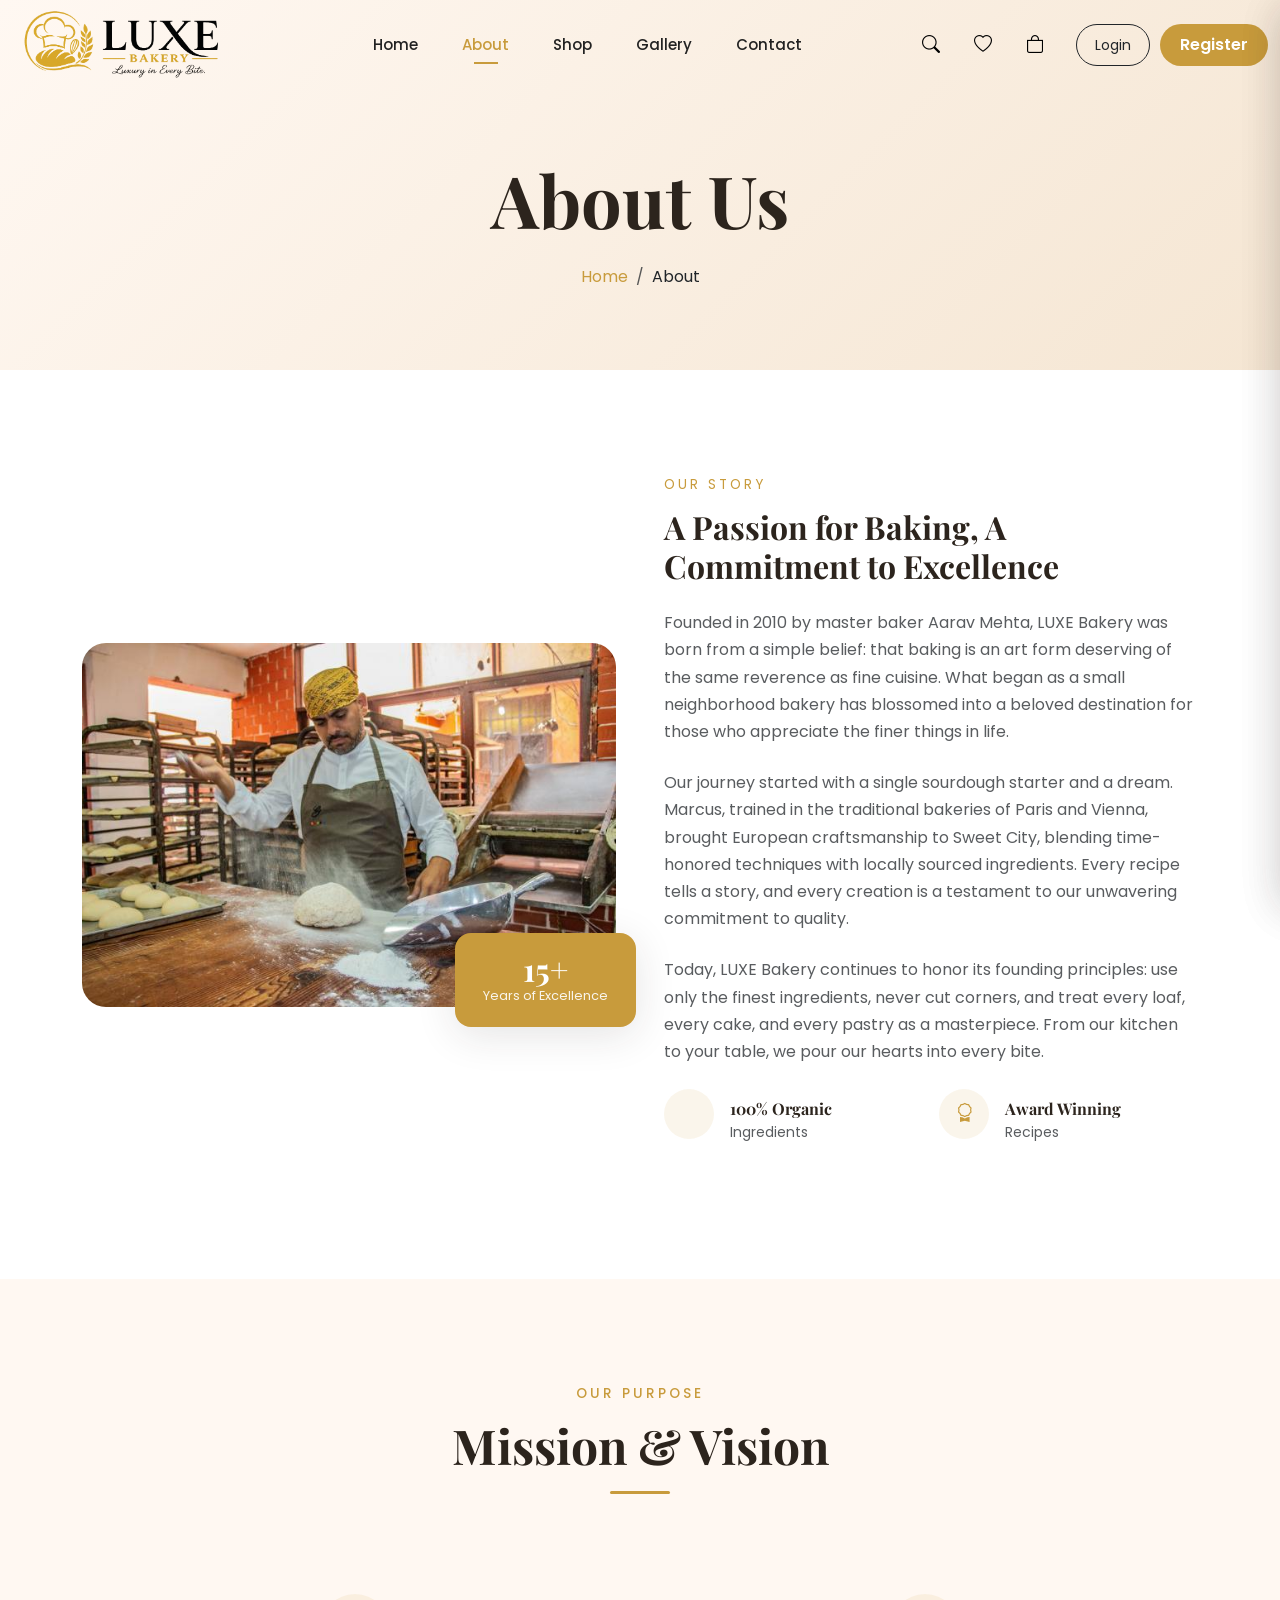
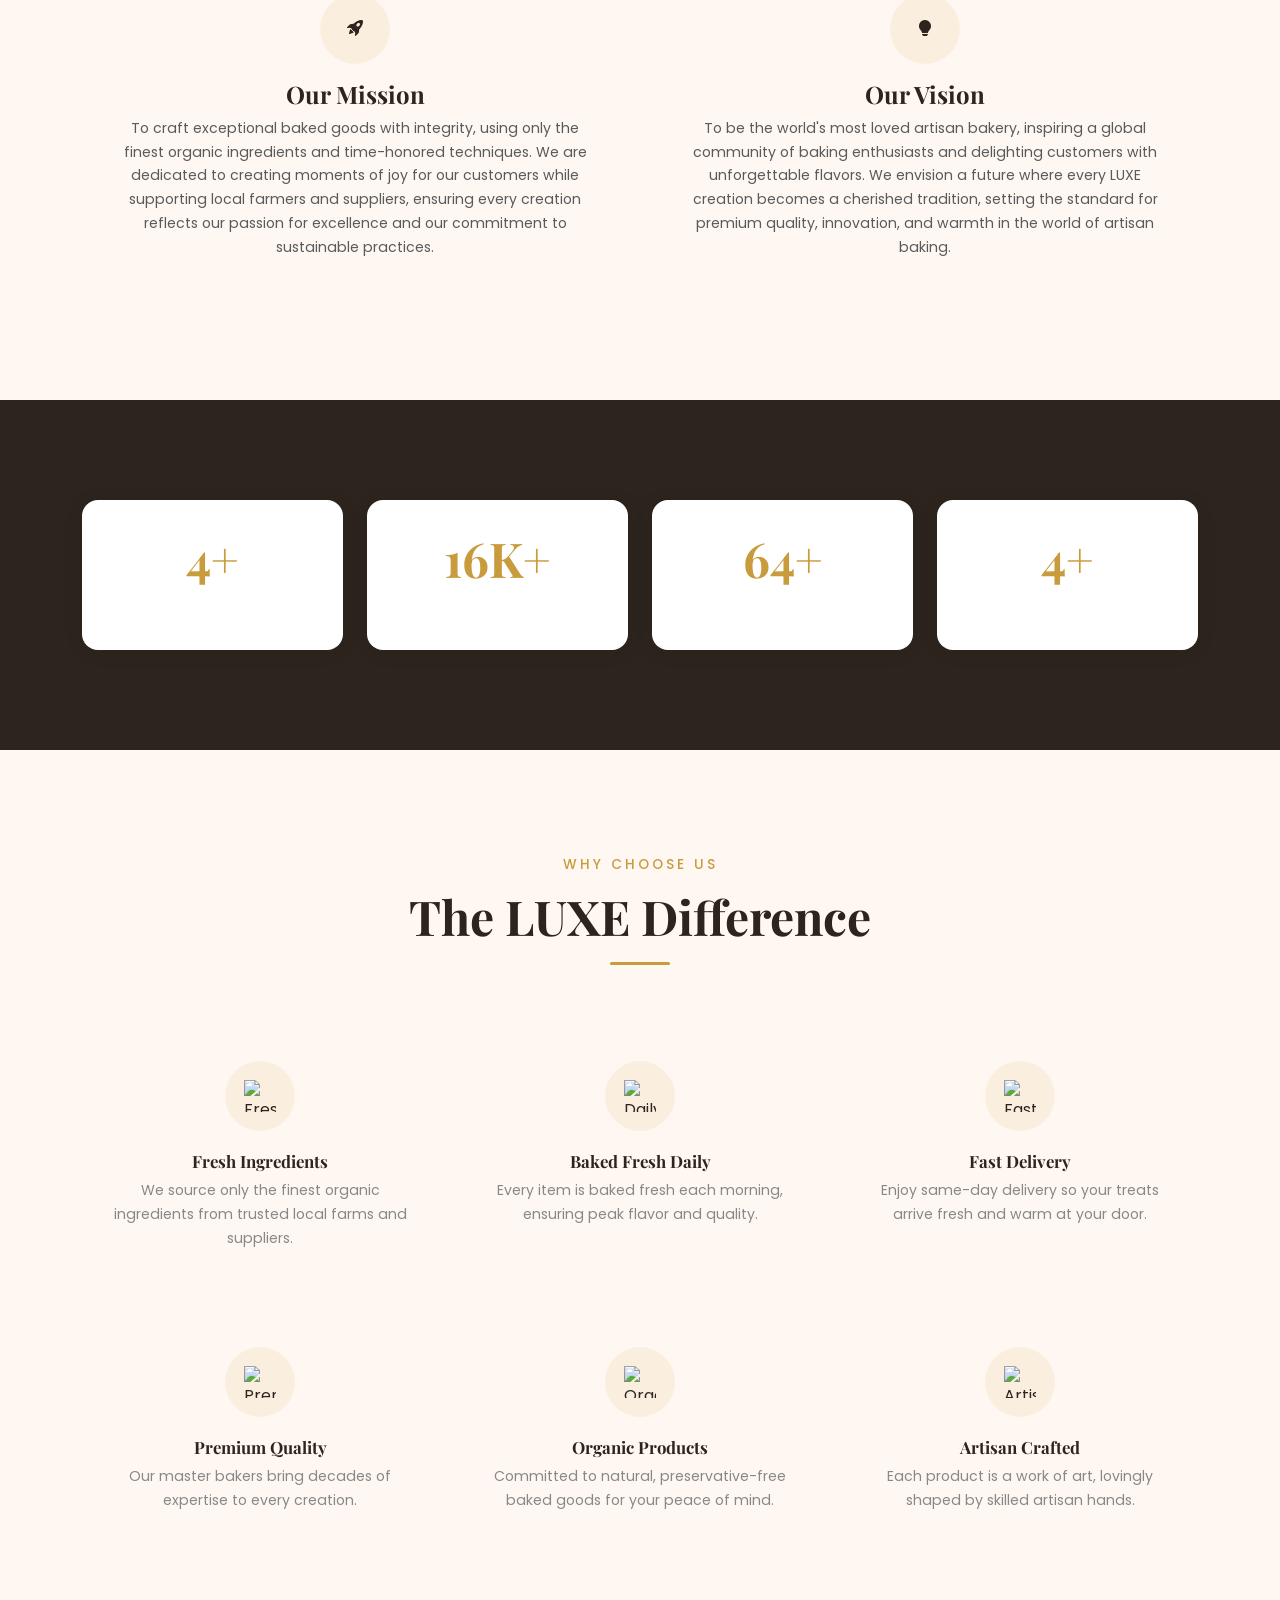
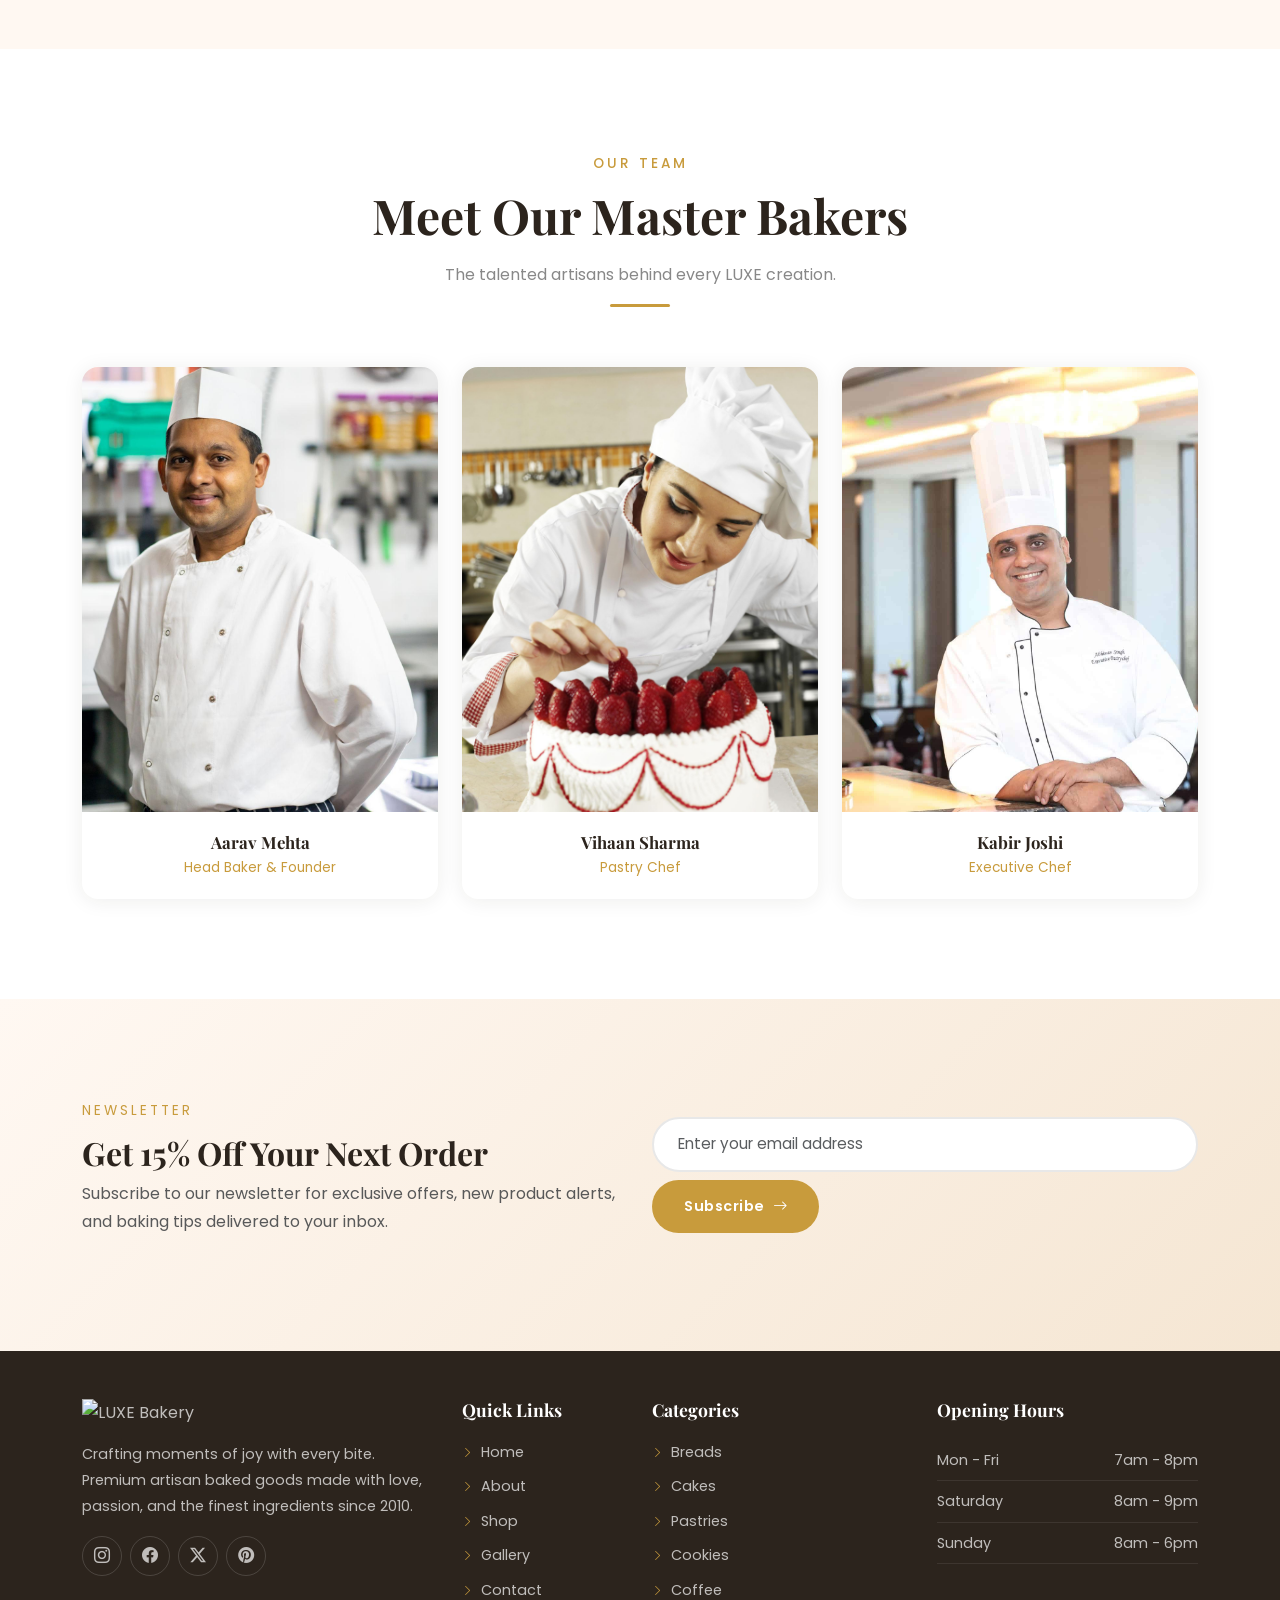
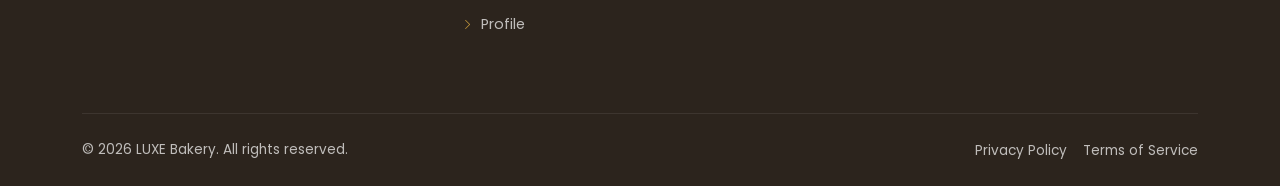
==== commit 1fad32e9: "Update about.html" ====
--- a/about.html
+++ b/about.html
@@ -104,7 +104,9 @@
       <div class="row g-4">
         <div class="col-md-6" data-aos="fade-up" data-aos-delay="0">
           <div class="why-card text-center" style="text-align:left;padding:40px">
-            <div class="why-icon mb-3"><img src="images/icons/premium-quality.svg" alt="Mission"></div>
+            <div class="why-icon mb-3">
+              <i class="bi-rocket-takeoff-fill"></i>
+            </div>
             <h4>Our Mission</h4>
             <p class="text-muted mb-0 ">To craft exceptional baked goods with integrity, using only the finest organic
               ingredients and time-honored techniques. We are dedicated to creating moments of joy for our customers
@@ -114,7 +116,9 @@
         </div>
         <div class="col-md-6" data-aos="fade-up" data-aos-delay="100">
           <div class="why-card text-center" style="text-align:left;padding:40px">
-            <div class="why-icon mb-3"><img src="images/icons/croissant-icon.svg" alt="Vision"></div>
+            <div class="why-icon mb-3">
+              <i class="bi-lightbulb-fill"></i>
+            </div>
             <h4>Our Vision</h4>
             <p class="text-muted mb-0">To be the world's most loved artisan bakery, inspiring a global community of
               baking enthusiasts and delighting customers with unforgettable flavors. We envision a future where every
@@ -309,4 +313,4 @@
   <script src="js/script.js"></script>
 </body>
 
-</html>+</html>
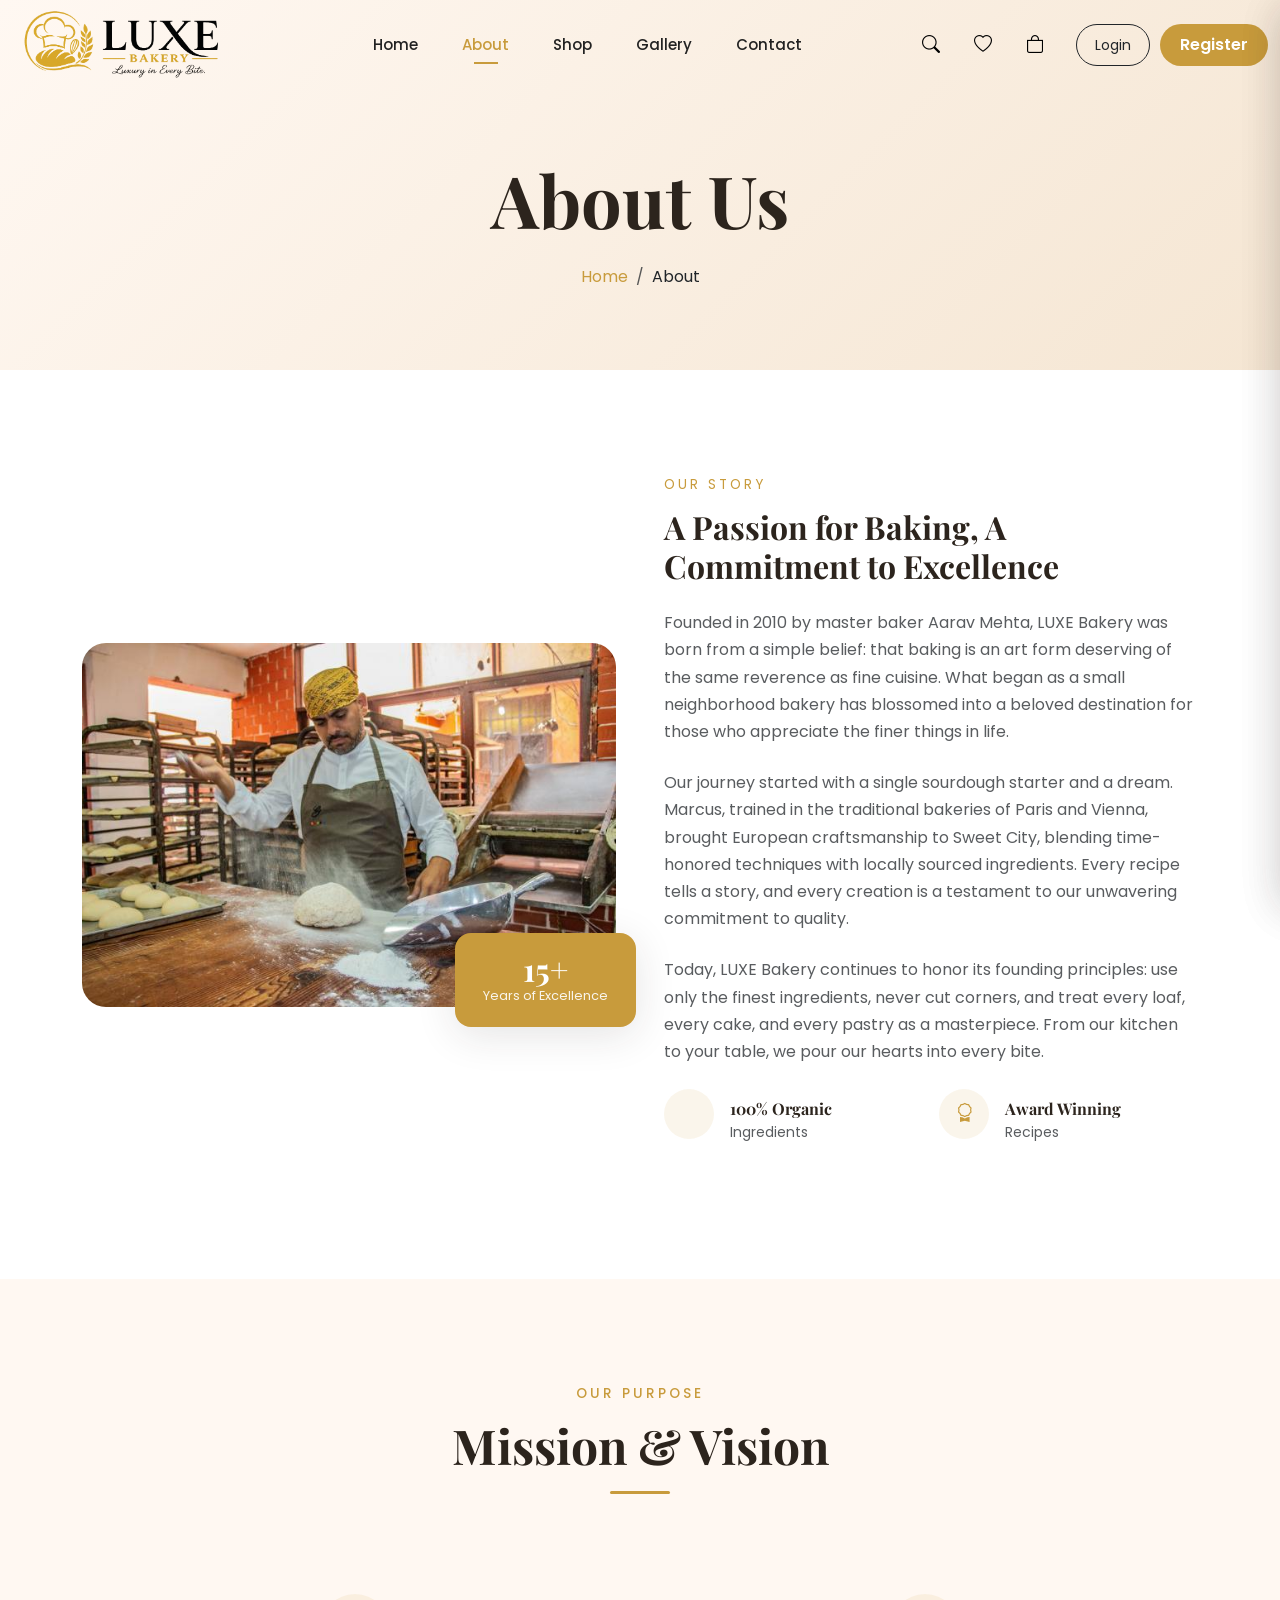
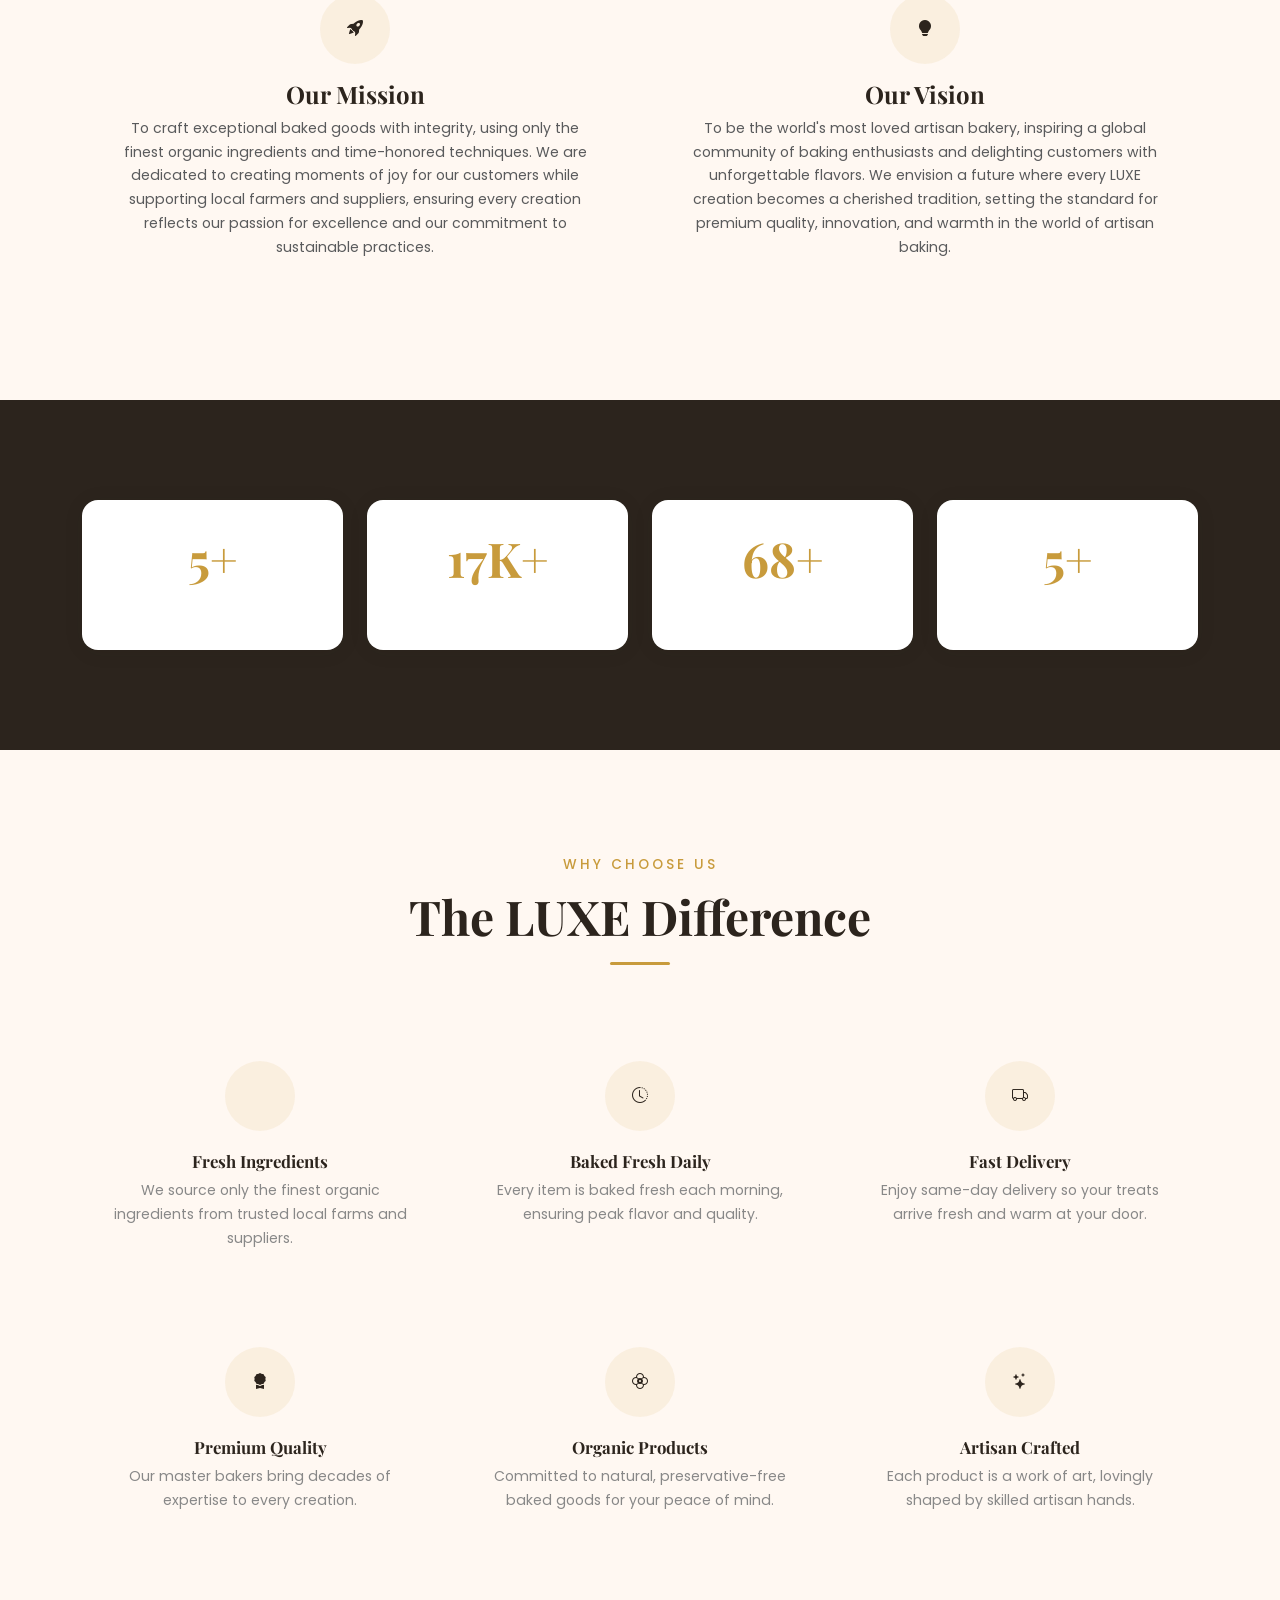
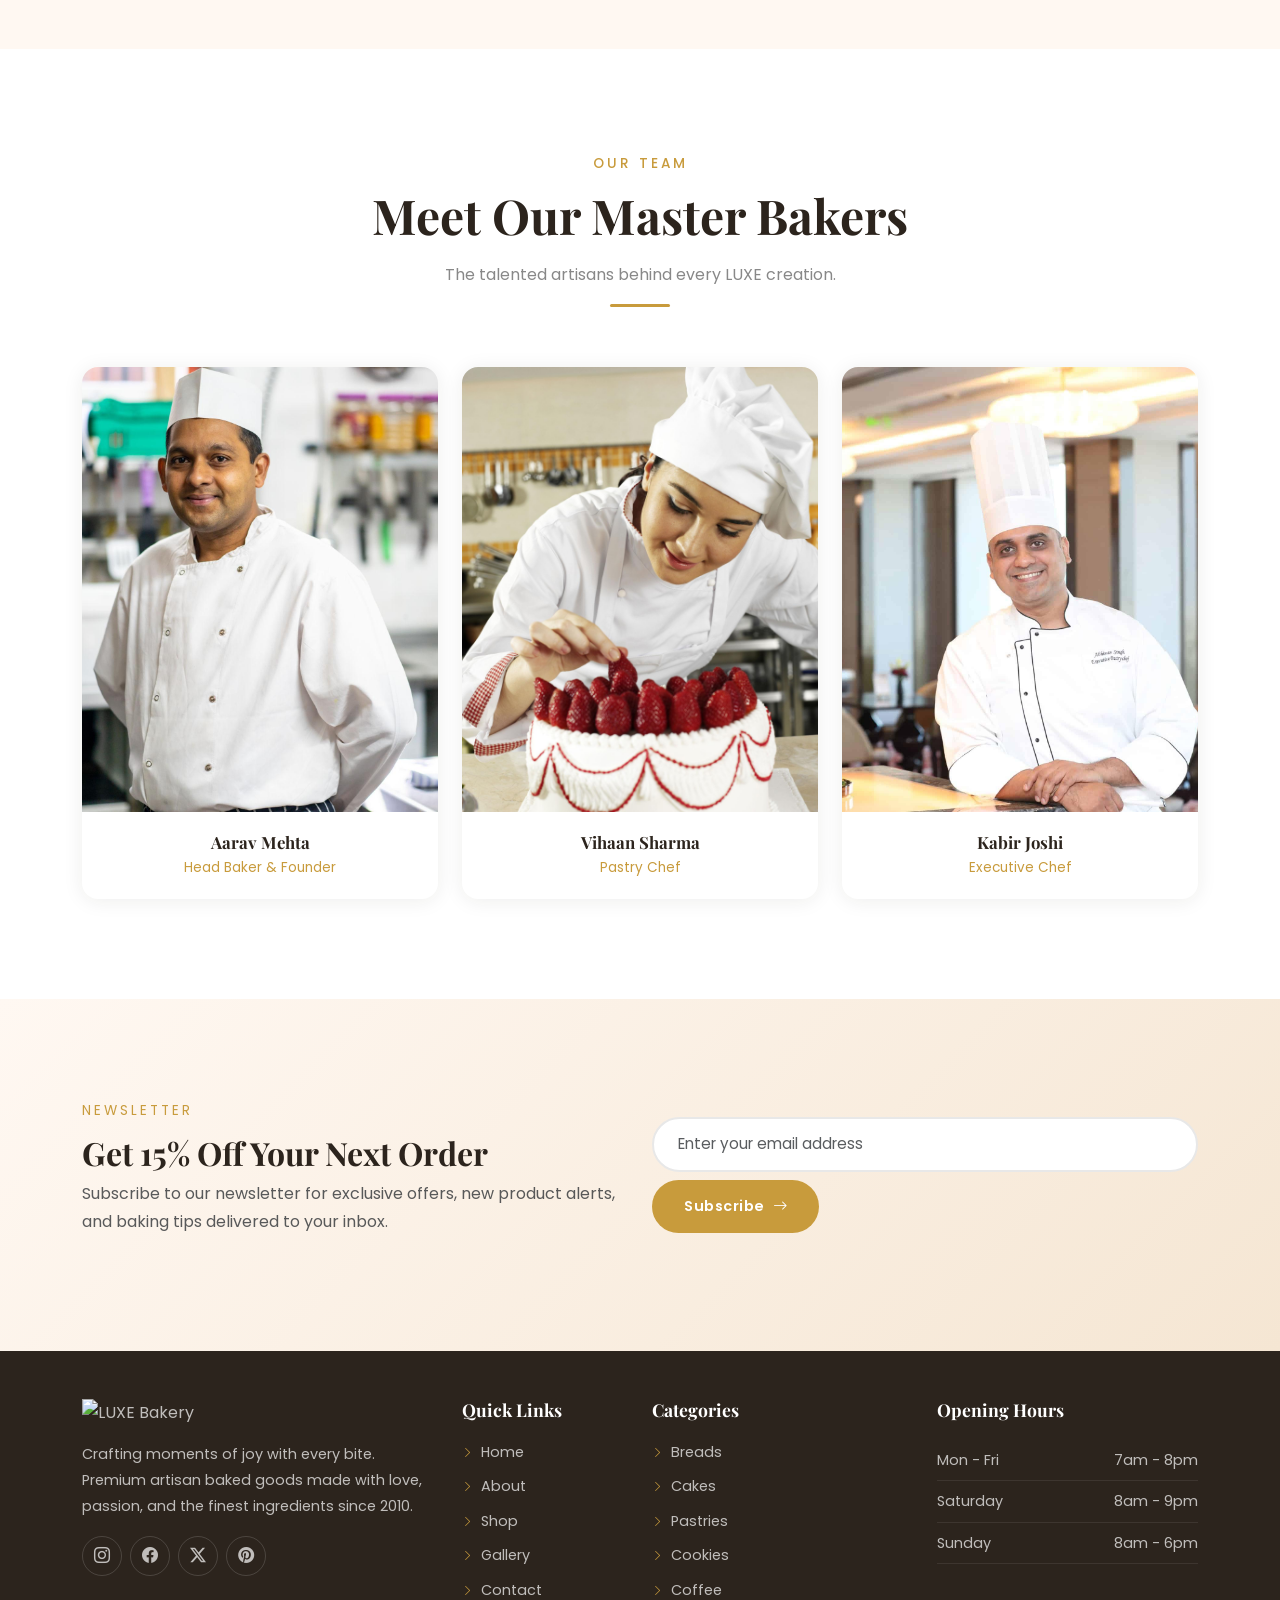
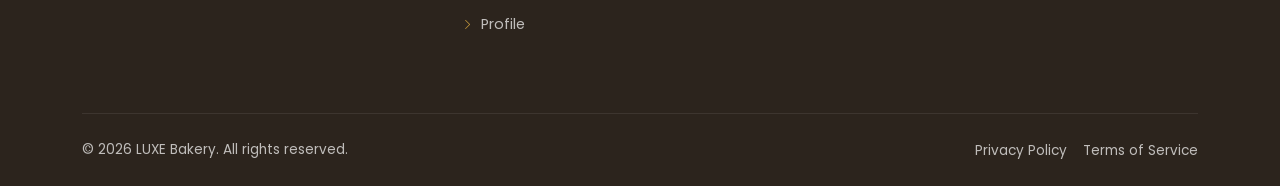
==== commit 7a9cb961: "Update about.html" ====
--- a/about.html
+++ b/about.html
@@ -177,42 +177,54 @@
       <div class="row g-4">
         <div class="col-sm-6 col-lg-4" data-aos="fade-up" data-aos-delay="0">
           <div class="why-card">
-            <div class="why-icon"><img src="images/icons/fresh-ingredients.svg" alt="Fresh Ingredients"></div>
+            <div class="why-icon">
+              <i class="bi-leaf-fill"></i>
+            </div>
             <h5>Fresh Ingredients</h5>
             <p>We source only the finest organic ingredients from trusted local farms and suppliers.</p>
           </div>
         </div>
         <div class="col-sm-6 col-lg-4" data-aos="fade-up" data-aos-delay="100">
           <div class="why-card">
-            <div class="why-icon"><img src="images/icons/daily-baking.svg" alt="Daily Baking"></div>
+            <div class="why-icon">
+              <i class="bi-clock-history"></i>
+            </div>
             <h5>Baked Fresh Daily</h5>
             <p>Every item is baked fresh each morning, ensuring peak flavor and quality.</p>
           </div>
         </div>
         <div class="col-sm-6 col-lg-4" data-aos="fade-up" data-aos-delay="200">
           <div class="why-card">
-            <div class="why-icon"><img src="images/icons/fast-delivery.svg" alt="Fast Delivery"></div>
+            <div class="why-icon">
+              <i class="bi-truck"></i>
+            </div>
             <h5>Fast Delivery</h5>
             <p>Enjoy same-day delivery so your treats arrive fresh and warm at your door.</p>
           </div>
         </div>
         <div class="col-sm-6 col-lg-4" data-aos="fade-up" data-aos-delay="300">
           <div class="why-card">
-            <div class="why-icon"><img src="images/icons/premium-quality.svg" alt="Premium Quality"></div>
+            <div class="why-icon">
+              <i class="bi-award-fill"></i>
+            </div>
             <h5>Premium Quality</h5>
             <p>Our master bakers bring decades of expertise to every creation.</p>
           </div>
         </div>
         <div class="col-sm-6 col-lg-4" data-aos="fade-up" data-aos-delay="400">
           <div class="why-card">
-            <div class="why-icon"><img src="images/icons/organic.svg" alt="Organic Products"></div>
+            <div class="why-icon">
+              <i class="bi-flower2"></i>
+            </div>
             <h5>Organic Products</h5>
             <p>Committed to natural, preservative-free baked goods for your peace of mind.</p>
           </div>
         </div>
         <div class="col-sm-6 col-lg-4" data-aos="fade-up" data-aos-delay="500">
           <div class="why-card">
-            <div class="why-icon"><img src="images/icons/croissant-icon.svg" alt="Artisan Craft"></div>
+            <div class="why-icon">
+              <i class="bi-stars"></i>
+            </div>
             <h5>Artisan Crafted</h5>
             <p>Each product is a work of art, lovingly shaped by skilled artisan hands.</p>
           </div>
